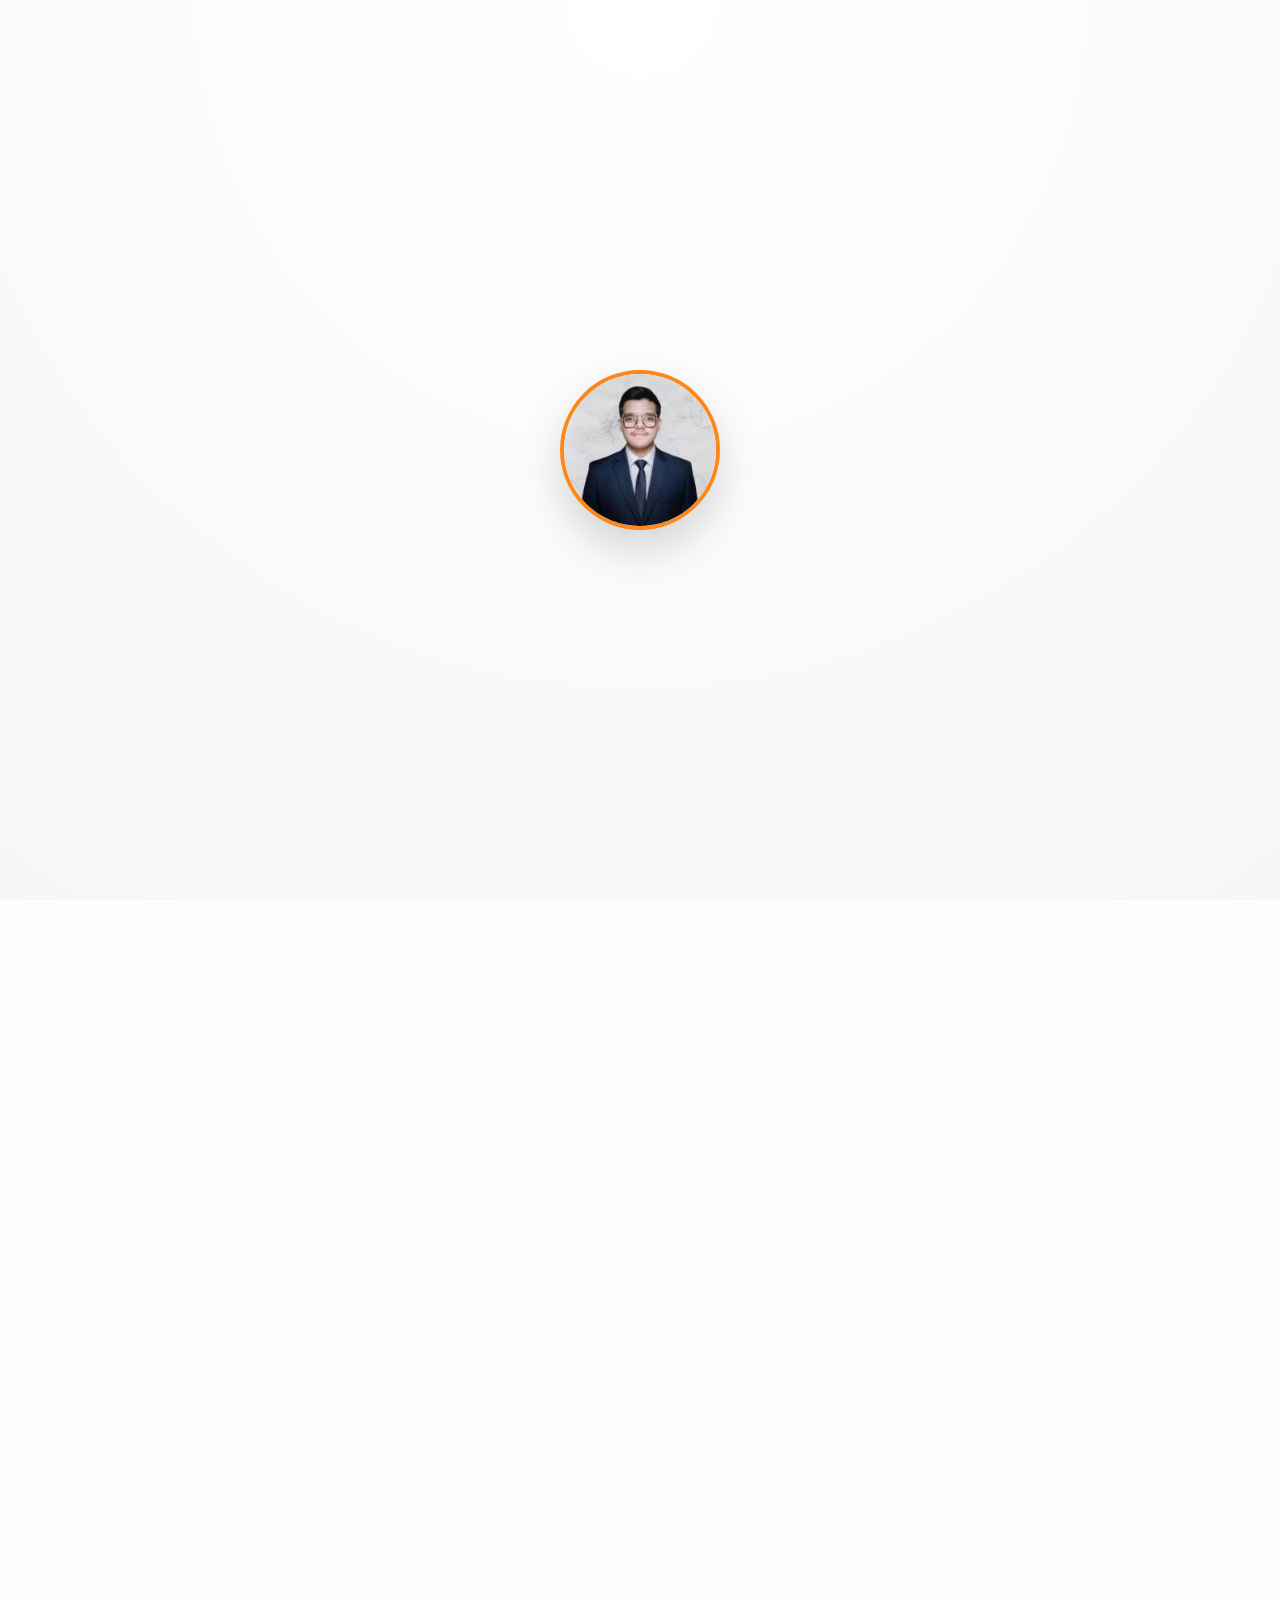
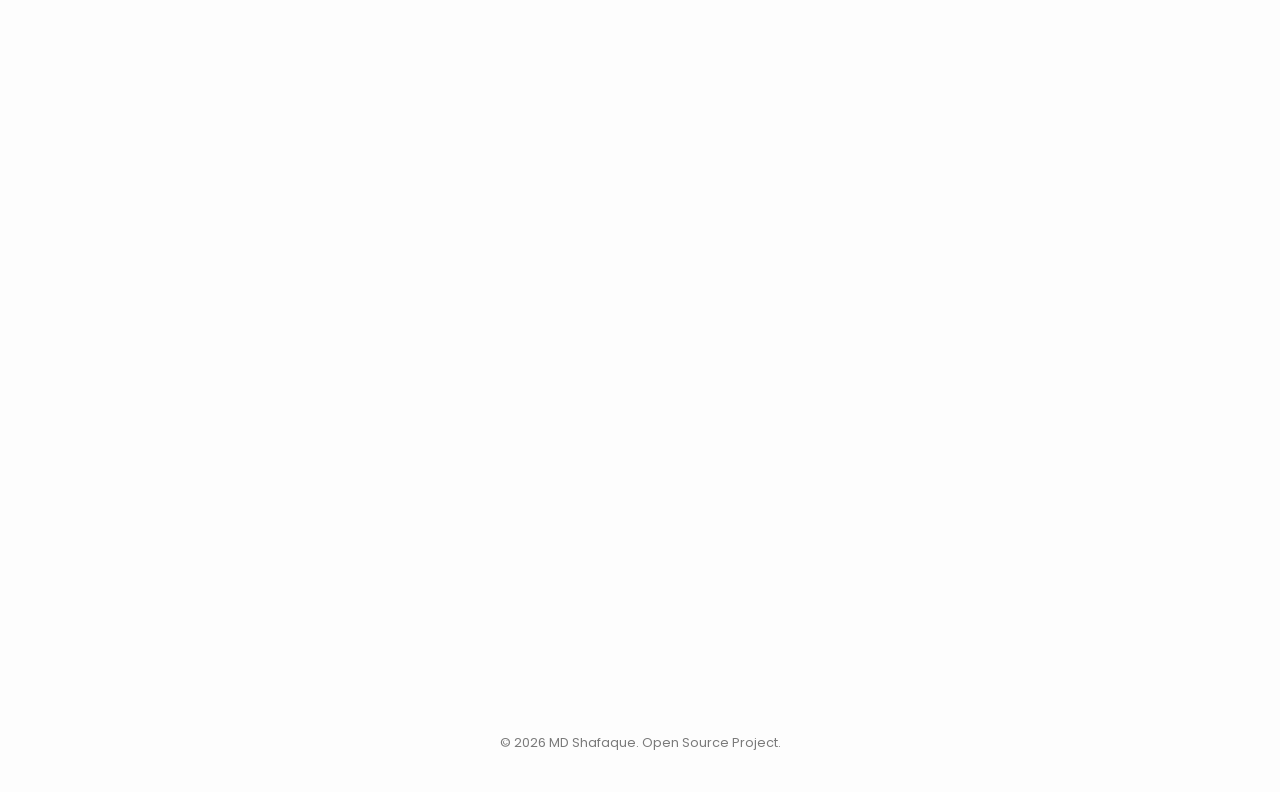
==== index.html @ ef6c6d7e "Update and rename MyWeb.html to index.html" ====
<!-- index.html -->
<!DOCTYPE html>
<html lang="en">

<head>
  <meta charset="UTF-8" />
  <title>MD Shafaque | Portfolio</title>
  <meta name="viewport" content="width=device-width, initial-scale=1.0" />
  <!-- Google Font -->
  <link rel="preconnect" href="https://fonts.googleapis.com" />
  <link rel="preconnect" href="https://fonts.gstatic.com" crossorigin />
  <link href="https://fonts.googleapis.com/css2?family=Poppins:wght@300;400;500;600;700&display=swap"
    rel="stylesheet" />
  <!-- Font Awesome -->
  <link rel="stylesheet" href="https://cdnjs.cloudflare.com/ajax/libs/font-awesome/6.5.1/css/all.min.css"
    integrity="sha512-RXf+QSDCUQs6f2b9Yk4dTKXGplP2XGn5F7gJg1VE3Dk5CqZz+5QyZjTz6LwYpZ40p+qfU3jd+0e3E1rY8n6w2g=="
    crossorigin="anonymous" referrerpolicy="no-referrer" />

  <link rel="stylesheet" href="style.css" />
  <link href="https://fonts.googleapis.com/css2?family=Great+Vibes&display=swap" rel="stylesheet">
  <style>
    #page-loader {
      position: fixed;
      inset: 0;
      background: #0d0d0d;
      display: flex;
      align-items: center;
      justify-content: center;
      z-index: 9999;
      transition: opacity 0.6s ease, visibility 0.6s;
    }

    #page-loader.hidden {
      opacity: 0;
      visibility: hidden;
    }

    .logo {
      font-size: 3rem;
      color: #ff7a18;
      font-weight: 700;
      animation: pulse 1.2s infinite ease-in-out;
    }

    @keyframes pulse {
      0% {
        transform: scale(1);
        opacity: 0.6;
      }

      50% {
        transform: scale(1.15);
        opacity: 1;
      }

      100% {
        transform: scale(1);
        opacity: 0.6;
      }
    }
  </style>

</head>

<body>
  <div id="page-loader">
    <div class="logo">MD</div>
  </div>

  <div class="pink-bg"></div>

  <!-- Center Loading Circle (initial) -->
  <div id="logoCircle" class="logo-circle">
    <!-- Replace src with your real image path -->
    <img
      src="[data-uri]"
      alt="MD Shafaque" />
  </div>

  <!-- Final Top-Left Corner Logo (after animation) -->
  <div id="cornerLogo" class="corner-logo">
    <img
      src="[data-uri]" />

    <!-- SOCIAL DROPDOWN -->
    <div class="logo-dropdown">
      <a href="https://linkedin.com/in/yourid" target="_blank"><i class="fab fa-linkedin"></i></a>
      <a href="https://github.com/yourid" target="_blank"><i class="fab fa-github"></i></a>
      <a href="https://instagram.com/yourid" target="_blank"><i class="fab fa-instagram"></i></a>
      <a href="https://twitter.com/yourid" target="_blank"><i class="fab fa-x-twitter"></i></a>
      <a href="https://youtube.com/@yourid" target="_blank"><i class="fab fa-youtube"></i></a>
    </div>
  </div>


  <!-- Toast Notification -->
  <div id="toast" class="toast"></div>

  <!-- Page Wrapper (hidden until animation ends) -->
  <div class="page-wrapper">
    <!-- Top Navbar -->
    <header class="navbar">
      <nav class="nav-inner">
        <div class="brand-text">
          <span class="name great-vibes">MD Shafaque</span>

          <span class="tagline">Python Developer • AI & ML Enthusiast • AI & ML Blogger</span>
        </div>
        <ul class="nav-links">
          <li><a href="#home">Home</a></li>
          <li><a href="#about">About</a></li>
          <li><a href="#skills">Skills</a></li>
          <li><a href="#projects">Projects</a></li>
          <li><a href="#contact">Contact</a></li>

          <!-- ⭐ Glowing AeZed Button -->
          <li>
            <a href="blogsy.html" target="_blank" class="aezed-button">
              ⭐ Visit MD's Space
            </a>
          </li>
        </ul>

        <button class="nav-toggle" id="navToggle" aria-label="Toggle navigation">
          <i class="fas fa-bars"></i>
        </button>
        <button id="themeToggle" class="theme-toggle" aria-label="Toggle theme">
          <i class="fas fa-moon"></i>
        </button>
      </nav>
    </header>

    <!-- Main Content -->
    <main>
      <!-- Hero Section -->
      <section id="home" class="section hero parallax" data-speed="3">
        <div class="hero-content reveal">
          <h1>Hey, I’m <span class="accent">MD Shafaque</span> 👋</h1>
          <p>
            3rd Year Undergrad at NIT Calicut, aspiring Python developer with a keen
            interest in AI, Machine Learning and powerful, clean software.
          </p>
          <div class="hero-actions">
            <a href="#projects" class="btn primary">View My Projects</a>
            <a href="#contact" class="btn ghost">Contact Me</a>
          </div>
        </div>
        <div class="hero-right">
          <!-- Your Hero Image -->
          <div class="hero-image parallax" data-speed="5">
            <img
              src="https://media.licdn.com/dms/image/v2/D5603AQEI_tdQYmIQgw/profile-displayphoto-scale_200_200/B56Zsjop.rJUAY-/0/1765829419761?e=1767830400&v=beta&t=oqzMSizMb8iFNmYgO44PgHr27s0BM0Lt06OywGnK7eY"
              alt="MD Shafaque" />
          </div>

          <!-- Existing Orbit Animation -->
          <div class="hero-orbit parallax" data-speed="2">
            <div class="orbit orbit-1"></div>
            <div class="orbit orbit-2"></div>
            <div class="orbit orbit-3"></div>
          </div>
        </div>

      </section>

      <!-- About Section -->
      <section id="about" class="section reveal">
        <div class="section-header">
          <h2>About <span class="accent">Me</span></h2>
          <p>A quick snapshot of who I am and what I do.</p>
        </div>
        <div class="about-slider">
          <div class="about-track">

            <div class="card">
              <h3>Education</h3>
              <p>
                Undergraduate student at <strong>NIT Calicut</strong>, Civil Engineering,
                exploring the intersection of engineering, AI and software craftsmanship.
              </p>
            </div>
            <div class="card">
              <h3>Interests</h3>
              <p>
                Python, Machine Learning, Deep Learning, Computer Vision, Data Analytics,
                Web Apps, and smart automation projects.
              </p>
            </div>
            <div class="card">
              <h3>Clubs & Activities</h3>
              <p>
                Active member of coding and technical communities, continuously building
                real-world projects and sharpening problem-solving skills.
              </p>
            </div>
            <div class="card">
              <h3>Goals</h3>
              <p>
                To build impactful AI-driven products, contribute to open source, and push
                myself towards world-class developer standards.
              </p>
            </div>
            <div class="card">
              <h3>Education</h3>
              <p>
                Undergraduate student at <strong>NIT Calicut</strong>, Civil Engineering,
                exploring the intersection of engineering, AI and software craftsmanship.
              </p>
            </div>
            <div class="card">
              <h3>Interests</h3>
              <p>
                Python, Machine Learning, Deep Learning, Computer Vision, Data Analytics,
                Web Apps, and smart automation projects.
              </p>
            </div>
            <div class="card">
              <h3>Clubs & Activities</h3>
              <p>
                Active member of coding and technical communities, continuously building
                real-world projects and sharpening problem-solving skills.
              </p>
            </div>
            <div class="card">
              <h3>Goals</h3>
              <p>
                To build impactful AI-driven products, contribute to open source, and push
                myself towards world-class developer standards.
              </p>
            </div>
          </div>
      </section>

      <!-- Skills Section -->
      <section id="skills" class="section reveal">
        <div class="section-header">
          <h2>My <span class="accent">Skills</span></h2>
          <p>Technologies and tools I love working with.</p>
        </div>
        <div class="skills-wrapper">
          <div class="skills-group">
            <h3>Programming</h3>
            <div class="skill-tags">
              <span class="tag">Python</span>
              <span class="tag">C/C++</span>
              <span class="tag">MATLAB</span>
            </div>
          </div>
          <div class="skills-group">
            <h3>Libraries & Frameworks</h3>
            <div class="skill-tags">
              <span class="tag">NumPy</span>
              <span class="tag">Pandas</span>
              <span class="tag">Matplotlib</span>
              <span class="tag">Seaborn</span>
              <span class="tag">scikit-learn</span>
              <span class="tag">Tensorflow</span>
              <span class="tag">PyTorch</span>
              <span class="tag">OpenCV</span>
              <span class="tag">StatsModels</span>
              <span class="tag">SciPy</span>
            </div>
          </div>
          <div class="skills-group">
            <h3>Tools & Platforms</h3>
            <div class="skill-tags">
              <span class="tag">Git & GitHub</span>
              <span class="tag">VS Code</span>
              <span class="tag">Jupyter</span>
              <span class="tag">MS Office</span>
              <span class="tag">Google Sites</span>
              <span class="tag">Canva</span>
              <span class="tag">AutoCAD</span>
              <span class="tag">Linux</span>
              <span class="tag">Ansys</span>
            </div>
          </div>
        </div>
      </section>

      <!-- Projects Section -->
      <section id="projects" class="section reveal">
        <div class="section-header">
          <h2>Featured <span class="accent">Projects</span></h2>
          <p>My deployed project works.</p>
        </div>
        <div class="grid project-grid">
          <!-- Repeatable project card -->
          <article class="project-card parallax" data-speed="2">
            <div class="project-header">
              <h3>AI-Based Vehicle Trajectory Data Extraction</h3>
              <span class="project-badge">Deep Learning</span>
            </div>
            <p>
              Extracts Vehicle Trajectory Data from
              Drone footage
            </p>
            <div class="project-tags">
              <span>Python</span><span>YOLO</span>
            </div>
            <div class="project-links">
              <a href="comingsoon.html" class="btn small">Live Demo</a>
              <a href="comingsoon.html" class="btn small ghost">GitHub</a>
            </div>
          </article>

          <article class="project-card parallax" data-speed="3">
            <div class="project-header">
              <h3>QnA AI Chatbot</h3>
              <span class="project-badge">NLP</span>
            </div>
            <p>
              Assists students & members with course queries, navigation, and basic
              info using natural language.
            </p>
            <div class="project-tags">
              <span>Python</span><span>NLTK</span><span>Streamlit</span>
            </div>
            <div class="project-links">
              <a href="comingsoon.html" class="btn small">Live Demo</a>
              <a href="comingsoon.html" class="btn small ghost">GitHub</a>
            </div>
          </article>

          <article class="project-card parallax" data-speed="4">
            <div class="project-header">
              <h3>Portfolio Website</h3>
              <span class="project-badge">Frontend</span>
            </div>
            <p>
              This very website – a smooth, animated, white & orange portfolio with
              dynamic interactions.
            </p>
            <div class="project-tags">
              <span>HTML</span><span>CSS</span><span>JavaScript</span>
            </div>
            <div class="project-links">
              <a href="comingsoon.html" class="btn small">Live Demo</a>
              <a href="comingsoon.html" class="btn small ghost">GitHub</a>
            </div>
          </article>
          <article class="project-card parallax" data-speed="4">
            <div class="project-header">
              <h3>AI-Based Traffic Density Estimation</h3>
              <span class="project-badge">Computer Vision</span>
            </div>
            <p>
              Uses Computer Vision to automate traffic density estimation.

              Contributor: Muhammed Sajan S, Shanid AK & Amal Jazim
              [Group Project]
            </p>
            <div class="project-tags">
              <span>OpenCV</span><span>Python</span><span>YOLO</span>
            </div>
            <div class="project-links">
              <a href="comingsoon.html" class="btn small">Live Demo</a>
              <a href="comingsoon.html" class="btn small ghost">GitHub</a>
            </div>
          </article>

          <article class="project-card parallax" data-speed="2">
            <div class="project-header">
              <h3>Research - A Hybrid Explainable Decision Framework for Two-wheeler EV Adoption in India</h3>
              <span class="project-badge">Data Science</span>
            </div>
            <p>
              Research Project under Dr Nishant MP, CED, NITC
            </p>
            <div class="project-tags">
              <span>Python</span><span>Machine Learning</span><span>Streamlit</span>
            </div>
            <div class="project-links">
              <a href="comingsoon.html" class="btn small">Live Demo</a>
              <a href="comingsoon.html" class="btn small ghost">GitHub</a>
            </div>
          </article>

          <article class="project-card parallax" data-speed="3">
            <div class="project-header">
              <h3>Air Quality Prediction Using LSTM Networks: A Deep Learning Approach</h3>
              <span class="project-badge">Time Series</span>
            </div>
            <p>
              Utilizes EPA Dataset of Air Pollutant Concentration Time-Series dataset.
              Course Project under Dr Shihabudheen KV, Minor, AI & ML
            </p>
            <div class="project-tags">
              <span>Python</span><span>LSTM(Deep Learning)</span><span>Flask</span>
            </div>
            <div class="project-links">
              <a href="comingsoon.html" class="btn small">Live Demo</a>
              <a href="comingsoon.html" class="btn small ghost">GitHub</a>
            </div>
          </article>

        </div>
      </section>
      <section class="section reveal" id="blogs">
        <div class="section-header">
          <h2>Explore My <span class="accent">Blogs</span></h2>
          <p>Dive into AI, ML, DL, Python & more</p>
        </div>

        <div class="blog-auto-wrapper">
          <div class="blog-auto-track" id="blogTrack">

            <a href="Project-01 Mini-Transformer.html" class="card-link">
              <div class="blog-card">
                <h3>Transformers</h3>
                <p>Self-attention, multi-head mechanisms, positional encodings, and scaling laws.</p>
              </div>
            </a>

            <a href="comingsoon.html" class="card-link">
              <div class="blog-card">
                <h3>LangChain</h3>
                <p>Chains, agents, memory, tools, and building LLM-powered workflows.</p>
              </div>
            </a>

            <a href="comingsoon.html" class="card-link">
              <div class="blog-card">
                <h3>LangGraph</h3>
                <p>Graph-based agent execution with state, control flow, and recursion.</p>
              </div>
            </a>

            <a href="comingsoon.html" class="card-link">
              <div class="blog-card">
                <h3>CNNs</h3>
                <p>Feature extraction, convolution math, pooling, and vision pipelines.</p>
              </div>
            </a>

            <a href="comingsoon.html" class="card-link">
              <div class="blog-card">
                <h3>RNNs</h3>
                <p>Sequence modeling, vanishing gradients, and temporal memory.</p>
              </div>
            </a>

            <a href="comingsoon.html" class="card-link">
              <div class="blog-card">
                <h3>LSTMs</h3>
                <p>Gates, long-term dependencies, and sequence stability.</p>
              </div>
            </a>

            <a href="comingsoon.html" class="card-link">
              <div class="blog-card">
                <h3>RAG</h3>
                <p>Retrieval-Augmented Generation: Bridging LLMs with external data sources.</p>
              </div>
            </a>

            <a href="comingsoon.html" class="card-link">
              <div class="blog-card">
                <h3>LoRA</h3>
                <p>Low-Rank Adaptation: Efficient fine-tuning of massive models.</p>
              </div>
            </a>

            <a href="comingsoon.html" class="card-link">
              <div class="blog-card">
                <h3>Multimodal AI</h3>
                <p>Models processing text, images, and audio in a unified space.</p>
              </div>
            </a>

            <a href="comingsoon.html" class="card-link">
              <div class="blog-card">
                <h3>AI Agents</h3>
                <p>Autonomous systems capable of multi-step task execution.</p>
              </div>
            </a>

            <a href="comingsoon.html" class="card-link">
              <div class="blog-card">
                <h3>ViT</h3>
                <p>Vision Transformers: Transformer architecture for computer vision.</p>
              </div>
            </a>

            <a href="comingsoon.html" class="card-link">
              <div class="blog-card">
                <h3>Diffusion</h3>
                <p>The math behind modern generative image models.</p>
              </div>
            </a>

            <a href="comingsoon.html" class="card-link">
              <div class="blog-card">
                <h3>GNNs</h3>
                <p>Graph Neural Networks for complex relational data.</p>
              </div>
            </a>

            <a href="comingsoon.html" class="card-link">
              <div class="blog-card">
                <h3>CLIP</h3>
                <p>Contrastive Language-Image Pre-training by OpenAI.</p>
              </div>
            </a>

            <a href="comingsoon.html" class="card-link">
              <div class="blog-card">
                <h3>Prompt Eng.</h3>
                <p>Optimizing inputs to elicit desired AI behaviors.</p>
              </div>
            </a>

            <a href="comingsoon.html" class="card-link">
              <div class="blog-card">
                <h3>Chain of Thought</h3>
                <p>Step-by-step reasoning for complex LLM problem solving.</p>
              </div>
            </a>

            <a href="comingsoon.html" class="card-link">
              <div class="blog-card">
                <h3>Vector DBs</h3>
                <p>Efficient similarity search for high-dimensional embeddings.</p>
              </div>
            </a>

            <a href="comingsoon.html" class="card-link">
              <div class="blog-card">
                <h3>Quantization</h3>
                <p>Compressing models for edge device deployment.</p>
              </div>
            </a>

            <a href="comingsoon.html" class="card-link">
              <div class="blog-card">
                <h3>RLHF</h3>
                <p>Reinforcement Learning from Human Feedback for alignment.</p>
              </div>
            </a>

            <a href="comingsoon.html" class="card-link">
              <div class="blog-card">
                <h3>Fed. Learning</h3>
                <p>Distributed training with local data privacy.</p>
              </div>
            </a>

            <a href="comingsoon.html" class="card-link">
              <div class="blog-card">
                <h3>XAI</h3>
                <p>Explainable AI: Making black-box models transparent.</p>
              </div>
            </a>

            <a href="comingsoon.html" class="card-link">
              <div class="blog-card">
                <h3>Active Learning</h3>
                <p>Intelligent data labeling strategies for efficiency.</p>
              </div>
            </a>

            <a href="comingsoon.html" class="card-link">
              <div class="blog-card">
                <h3>Stable Diffusion</h3>
                <p>Latent diffusion models for text-to-image generation.</p>
              </div>
            </a>

            <a href="comingsoon.html" class="card-link">
              <div class="blog-card">
                <h3>NAS</h3>
                <p>Neural Architecture Search: Auto-designing DNNs.</p>
              </div>
            </a>

            <a href="comingsoon.html" class="card-link">
              <div class="blog-card">
                <h3>Cross-lingual</h3>
                <p>NLP models that bridge multiple languages fluently.</p>
              </div>
            </a>

            <a href="comingsoon.html" class="card-link">
              <div class="blog-card">
                <h3>MLOps</h3>
                <p>Streamlining the machine learning lifecycle at scale.</p>
              </div>
            </a>

          </div>
        </div>
      </section>

      <!-- Testimonials Slider -->
      <section class="section reveal" id="testimonials">
        <div class="section-header">
          <h2>What <span class="accent">People Say</span></h2>
          <p>Some words from people who interacted with my projects.</p>
        </div>

        <div class="testimonial-slider">
          <div class="testimonial-track">

            <div class="testimonial-card">
              <p>“Your ML explanations are clearer than any blog I’ve read!”</p>
              <span class="name">— Aarav Mishra</span>
            </div>

            <div class="testimonial-card">
              <p>“Loved your AI chatbot project. Super smooth and human-like responses!”</p>
              <span class="name">— Priya Nair</span>
            </div>

            <div class="testimonial-card">
              <p>“Your coding style is clean, structured and professional. Really impressive.”</p>
              <span class="name">— Keshav Reddy</span>
            </div>

            <div class="testimonial-card">
              <p>“Your portfolio UI is insane! Better than most software engineers.”</p>
              <span class="name">— Sara Fernandes</span>
            </div>

            <div class="testimonial-card">
              <p>“That price analyzer project — brilliant idea and great execution!”</p>
              <span class="name">— Imran Sheikh</span>
            </div>

            <!-- Duplicate set for seamless infinite loop -->
            <div class="testimonial-card">
              <p>“Your ML explanations are clearer than any blog I’ve read!”</p>
              <span class="name">— Naumaan Saifi</span>
            </div>

            <div class="testimonial-card">
              <p>“Loved your AI chatbot project. Super smooth and human-like responses!”</p>
              <span class="name">— Priya Nair</span>
            </div>

            <div class="testimonial-card">
              <p>“Your coding style is clean, structured and professional. Really impressive.”</p>
              <span class="name">— Keshav Reddy</span>
            </div>

            <div class="testimonial-card">
              <p>“Your portfolio UI is insane! Better than most software engineers.”</p>
              <span class="name">— MD Shish Sheikh</span>
            </div>

            <div class="testimonial-card">
              <p>“That price analyzer project — brilliant idea and great execution!”</p>
              <span class="name">— Imran Sheikh</span>
            </div>
            <div class="testimonial-card">
              <p>“Your ML explanations are clearer than any blog I’ve read!”</p>
              <span class="name">— Aarav Mishra</span>
            </div>

            <div class="testimonial-card">
              <p>“Loved your AI chatbot project. Super smooth and human-like responses!”</p>
              <span class="name">— Priya Nair</span>
            </div>

            <div class="testimonial-card">
              <p>“Your coding style is clean, structured and professional. Really impressive.”</p>
              <span class="name">— Keshav Reddy</span>
            </div>

            <div class="testimonial-card">
              <p>“Your portfolio UI is insane! Better than most software engineers.”</p>
              <span class="name">— Sara Fernandes</span>
            </div>

            <div class="testimonial-card">
              <p>“That price analyzer project — brilliant idea and great execution!”</p>
              <span class="name">— Imran Sheikh</span>
            </div>

            <!-- Duplicate set for seamless infinite loop -->
            <div class="testimonial-card">
              <p>“Your ML explanations are clearer than any blog I’ve read!”</p>
              <span class="name">— Naumaan Saifi</span>
            </div>

            <div class="testimonial-card">
              <p>“Loved your AI chatbot project. Super smooth and human-like responses!”</p>
              <span class="name">— Priya Nair</span>
            </div>

            <div class="testimonial-card">
              <p>“Your coding style is clean, structured and professional. Really impressive.”</p>
              <span class="name">— Keshav Reddy</span>
            </div>

            <div class="testimonial-card">
              <p>“Your portfolio UI is insane! Better than most software engineers.”</p>
              <span class="name">— MD Shish Sheikh</span>
            </div>

            <div class="testimonial-card">
              <p>“That price analyzer project — brilliant idea and great execution!”</p>
              <span class="name">— Imran Sheikh</span>
            </div>

          </div>
        </div>
      </section>

      <!-- Contact Section -->
      <section id="contact" class="section reveal">
        <div class="section-header">
          <h2>Get in <span class="accent">Touch</span></h2>
          <p>Have a project, opportunity, or idea? Let’s talk.</p>
        </div>
        <div class="contact-wrapper">
          <form id="contactForm" class="contact-form">
            <div class="field">
              <label for="name">Name</label>
              <input id="name" name="name" type="text" required />
            </div>
            <div class="field">
              <label for="email">Email</label>
              <input id="email" name="email" type="email" required />
            </div>
            <div class="field">
              <label for="message">Message</label>
              <textarea id="message" name="message" rows="4" required></textarea>
            </div>
            <button type="submit" class="btn primary full">
              Send Message
            </button>
          </form>

          <div class="contact-info">
            <p>
              Prefer email? Reach me at:<br />
              <a href="mailto:mdshafaque56@gmail.com" class="accent-link">
                <i class="fa-solid fa-envelope"></i> mdshafaque56@example.com
              </a>
            </p>

            <p>Or connect with me here:</p>

            <div class="contact-links">
              <a href="https://www.linkedin.com/in/md-shafaque-37973b280/?originalSubdomain=in"
                target="_blank">LinkedIn</a>
              <a href="https://github.com/mdshafaque56" target="_blank">GitHub</a>
              <a href="https://www.instagram.com/smilingsword_56/" target="_blank">Instagram</a>
            </div>

          </div>

        </div>

  </div>
  </section>
  </main>

  <!-- Footer -->
  <footer class="footer">
    <p>© <span id="year"></span> MD Shafaque. Open Source Project.</p>




  </footer>


  <!-- Back to Top Button -->
  <button id="backToTop" class="back-to-top" aria-label="Back to top">
    <i class="fas fa-arrow-up"></i>
  </button>
  </div>
  <script src="https://cdn.jsdelivr.net/npm/emailjs-com@3/dist/email.min.js"></script>
  <script>
    (function () {
      emailjs.init("bttg6o-fFGRjOF5azyh");
    })();
  </script>
  <!-- <script>
    window.addEventListener("load", () => {
      document.getElementById("page-loader").classList.add("hidden");
    });
  </script> -->
  <script>
    window.addEventListener("load", () => {
      const loader = document.getElementById("page-loader");

      // Force loader visibility for minimum time
      setTimeout(() => {
        loader.classList.add("hidden");
      }, 6000); // 👈 try 600–1200 ms
    });
  </script>

  <script src="script.js"></script>
</body>

</html>
---- style.css ----
/* style.css */

/* Root Variables */
:root {
  --bg: #fdfdfd;
  --bg-deep: #f7f7f7;
  --accent: #ff7a00;
  --accent-soft: rgba(255, 122, 0, 0.12);
  --text: #121212;
  --muted: #7a7a7a;
  --card: #ffffff;
  --shadow-soft: 0 12px 30px rgba(0, 0, 0, 0.06);
  --radius-lg: 18px;
  --radius-pill: 999px;
  --transition-fast: 0.2s ease-out;
  --transition-med: 0.35s ease-out;
}

/* Dark Mode Toggle */
/* Dark Mode Variables */
[data-theme="dark"] {
  --bg: #000000;
  --bg-deep: #171717;
  --card: #1a1a1a;
  --text: #ffffff;
  --muted: #c7c7c7;
  --accent-soft: rgba(255, 122, 0, 0.22);
  --shadow-soft: 0 12px 30px rgba(0, 0, 0, 0.6);
}

/* Extra styling for dark mode components */
[data-theme="dark"] body {
  background-color: var(--bg);
  color: var(--text);
}

[data-theme="dark"] .navbar {
  background: rgba(20, 20, 20, 0.85);
  border-bottom-color: rgba(255, 255, 255, 0.06);
}
[data-theme="dark"] .theme-toggle {
  background: rgba(0, 0, 0, 0.1);
  color: #fff;
}

[data-theme="dark"] .card,
[data-theme="dark"] .project-card,
[data-theme="dark"] .contact-form {
  background: var(--card);
  border-color: rgba(255, 255, 255, 0.06);
}

[data-theme="dark"] .nav-links a {
  color: var(--muted);
}

[data-theme="dark"] .nav-links a:hover {
  color: var(--text);
  background: var(--accent-soft);
}

[data-theme="dark"] .hero {
  color: var(--text);
}





/* Global Reset */

*,
*::before,
*::after {
  box-sizing: border-box;
  margin: 0;
  padding: 0;
}

html {
  scroll-behavior: smooth;
}

body {
  font-family: 'Poppins', system-ui, -apple-system, BlinkMacSystemFont, 'Segoe UI',
    sans-serif;
  background-color: var(--bg);
  color: var(--text);
  min-height: 100vh;
  overflow-x: hidden;
}

/* Center Logo (initial loading state) */
.logo-circle {
  position: fixed;
  inset: 0;
  display: flex;
  align-items: center;
  justify-content: center;
  z-index: 9999;
  background: radial-gradient(circle at top, #ffffff, #f6f6f6);
}

.logo-circle img {
  width: 160px;
  height: 160px;
  border-radius: 50%;
  object-fit: cover;
  box-shadow: 0 20px 40px rgba(0, 0, 0, 0.15);
  border: 4px solid rgba(255, 122, 0, 0.9);
  animation: float 2.4s ease-in-out infinite;
}

/* Final Corner Logo */
.corner-logo {
  position: fixed;
  top: 18px;
  left: 20px;
  z-index: 1000;
  opacity: 0; /* shown after animation */
  pointer-events: none;
}

.corner-logo img {
  width: 60px;
  height: 60px;
  border-radius: 50%;
  object-fit: cover;
  border: 3px solid rgba(255, 122, 0, 0.9);
  box-shadow: 0 8px 20px rgba(0, 0, 0, 0.12);
}

/* Page Wrapper (hidden until animation finishes) */
.page-wrapper {
  opacity: 0;
  transition: opacity 0.8s ease-out;
}

.page-wrapper.visible {
  opacity: 1;
}

/* Navbar */
.navbar {
  position: sticky;
  top: 0;
  z-index: 900;
  background: rgba(253, 253, 253, 0.9);
  backdrop-filter: blur(16px);
  border-bottom: 1px solid rgba(0, 0, 0, 0.03);
}

.nav-inner {
  max-width: 1120px;
  margin: 0 auto;
  padding: 14px 20px 14px 96px; /* leave space for corner logo */
  display: flex;
  align-items: center;
  justify-content: space-between;
  gap: 24px;
}

.brand-text {
  display: flex;
  flex-direction: column;
  gap: 2px;
}

.brand-text .name {
  font-weight: 600;
  font-size: 1.1rem;
}

.brand-text .tagline {
  font-size: 0.75rem;
  color: var(--muted);
}

.nav-links {
  list-style: none;
  display: flex;
  align-items: center;
  gap: 18px;
}

.nav-links a {
  text-decoration: none;
  font-size: 0.9rem;
  color: var(--muted);
  padding: 6px 10px;
  border-radius: 999px;
  position: relative;
  transition: background-color var(--transition-fast),
    color var(--transition-fast), transform var(--transition-fast);
}

.nav-links a::after {
  content: '';
  position: absolute;
  left: 50%;
  bottom: 0;
  width: 0;
  height: 2px;
  border-radius: 999px;
  background: linear-gradient(90deg, #ff7a00, #ffb347);
  transition: width 0.22s ease-out, left 0.22s ease-out;
}

.nav-links a:hover {
  color: var(--text);
  background-color: var(--accent-soft);
  transform: translateY(-1px);
}

.nav-links a:hover::after {
  width: 70%;
  left: 15%;
}

.nav-toggle {
  display: none;
  background: none;
  border: none;
  font-size: 1.3rem;
  cursor: pointer;
  color: var(--text);
}
/* ---------- iOS STYLE THEME TOGGLE ---------- */
.theme-switch-wrapper {
  display: flex;
  align-items: center;
}

.theme-switch {
  position: relative;
  width: 55px;
  height: 28px;
  cursor: pointer;
  display: inline-block;
}

.theme-switch input {
  display: none;
}

.theme-switch .slider {
  position: absolute;
  inset: 0;
  background: #e4e4e4;
  border-radius: 30px;
  transition: background 0.3s ease;
  display: flex;
  align-items: center;
  justify-content: space-between;
  padding: 0 6px;
}

.theme-switch .slider::before {
  content: "";
  position: absolute;
  height: 22px;
  width: 22px;
  left: 3px;
  bottom: 3px;
  background: white;
  border-radius: 50%;
  transition: transform 0.28s ease;
  box-shadow: 0 3px 6px rgba(0,0,0,0.25);
}

.sun-icon, .moon-icon {
  font-size: 0.9rem;
  color: #ff7a00; /* orange sun */
  pointer-events: none;
  transition: opacity 0.25s ease;
}

.moon-icon {
  color: #ffffff; /* white moon */
}

/* When DARK MODE is active */
[data-theme="dark"] .theme-switch .slider {
  background: #333;
}

[data-theme="dark"] .theme-switch .slider::before {
  transform: translateX(27px);
  background: #ff7a00;
}

/* Icon visibility */
[data-theme="light"] .moon-icon { opacity: 0; }
[data-theme="light"] .sun-icon { opacity: 1; }

[data-theme="dark"] .moon-icon { opacity: 1; }
[data-theme="dark"] .sun-icon { opacity: 0; }


/* Sections */
.section {
  max-width: 1120px;
  margin: 0 auto;
  padding: 72px 20px;
}

.section-header {
  text-align: left;
  margin-bottom: 30px;
}

.section-header h2 {
  font-size: 1.8rem;
  margin-bottom: 6px;
}

.section-header p {
  color: var(--muted);
  font-size: 0.95rem;
}

.accent {
  color: var(--accent);
}

/* Hero */
.hero {
  position: relative;
  min-height: 78vh;
  display: flex;
  align-items: center;
  justify-content: space-between;
  gap: 40px;
}

.hero-content {
  max-width: 580px;
}

.hero-content h1 {
  font-size: clamp(2.2rem, 4vw, 2.8rem);
  line-height: 1.15;
  margin-bottom: 16px;
}

.hero-content p {
  color: var(--muted);
  font-size: 0.98rem;
  margin-bottom: 24px;
}

.hero-actions {
  display: flex;
  flex-wrap: wrap;
  gap: 14px;
}
/* Hero Right Image */
.hero-right {
  position: relative;
  flex: 1;
  display: flex;
  justify-content: center;
  align-items: center;
}

.hero-image {
  width: 340px;
  height: 420px;
  border-radius: 18px;
  overflow: hidden;
  position: relative;
  z-index: 5;
  transition: transform 0.45s ease, box-shadow 0.45s ease;
  box-shadow: 0 18px 38px rgba(0, 0, 0, 0.15);
}

.hero-image img {
  width: 100%;
  height: 100%;
  object-fit: cover;
}

/* Hover Lift */
.hero-image:hover {
  transform: translateY(-10px) scale(1.02);
  box-shadow: 0 28px 60px rgba(0, 0, 0, 0.22);
}

/* Mobile Responsive */
@media (max-width: 800px) {
  .hero-right {
    width: 100%;
    margin-top: 20px;
  }

  .hero-image {
    width: 270px;
    height: 340px;
  }
}

/* Great Vibes */
.great-vibes {
  font-family: 'Great Vibes', cursive !important;
  font-size: 1.6rem;
  margin-top: -4px;
}


/* Hero Orbits */
.hero-orbit {
  position: relative;
  flex: 1;
  min-height: 260px;
}

.orbit {
  position: absolute;
  border-radius: 50%;
  border: 1px dashed rgba(0, 0, 0, 0.06);
  box-shadow: 0 0 0 1px rgba(255, 255, 255, 0.6);
}

.orbit-1 {
  width: 220px;
  height: 220px;
  top: 30px;
  right: 40px;
  border-color: rgba(255, 122, 0, 0.25);
}

.orbit-2 {
  width: 320px;
  height: 320px;
  top: -20px;
  right: -10px;
  border-color: rgba(0, 0, 0, 0.05);
}

.orbit-3 {
  width: 120px;
  height: 120px;
  bottom: 0;
  right: 90px;
  border-color: rgba(255, 122, 0, 0.2);
}

/* Grid Utilities */
.grid {
  display: grid;
  gap: 20px;
}

.about-grid {
  grid-template-columns: repeat(auto-fit, minmax(220px, 1fr));
}

/* Cards */
.card,
.project-card {
  background-color: var(--card);
  border-radius: var(--radius-lg);
  box-shadow: var(--shadow-soft);
  padding: 18px 18px 20px;
  border: 1px solid rgba(0, 0, 0, 0.02);
  position: relative;
  overflow: hidden;
  transition: transform var(--transition-med), box-shadow var(--transition-med),
    border-color var(--transition-med);
}

.card::before,
.project-card::before {
  content: '';
  position: absolute;
  inset: -40%;
  background: radial-gradient(circle at top, rgba(255, 122, 0, 0.16), transparent);
  opacity: 0;
  transition: opacity var(--transition-med);
}

.card h3,
.project-card h3 {
  font-size: 1.05rem;
  margin-bottom: 6px;
}

.card p,
.project-card p {
  font-size: 0.9rem;
  color: var(--muted);
}

.card:hover,
.project-card:hover {
  transform: translateY(-6px);
  box-shadow: 0 16px 40px rgba(0, 0, 0, 0.09);
  border-color: rgba(255, 122, 0, 0.5);
}

.card:hover::before,
.project-card:hover::before {
  opacity: 1;
}

/* Skills */
.skills-wrapper {
  display: grid;
  grid-template-columns: repeat(auto-fit, minmax(260px, 1fr));
  gap: 22px;
}

.skills-group h3 {
  margin-bottom: 10px;
}

.skill-tags {
  display: flex;
  flex-wrap: wrap;
  gap: 8px;
}

.tag {
  font-size: 0.8rem;
  padding: 6px 10px;
  border-radius: var(--radius-pill);
  border: 1px solid rgba(0, 0, 0, 0.05);
  background: rgba(255, 122, 0, 0.05);
}

/* Projects */
.project-grid {
  grid-template-columns: repeat(auto-fit, minmax(260px, 1fr));
}

.project-header {
  display: flex;
  align-items: center;
  justify-content: space-between;
  margin-bottom: 8px;
}

.project-badge {
  font-size: 0.7rem;
  padding: 4px 9px;
  border-radius: 999px;
  background: rgba(255, 122, 0, 0.1);
  color: var(--accent);
}

.project-tags {
  display: flex;
  flex-wrap: wrap;
  gap: 6px;
  margin: 10px 0 14px;
}

.project-tags span {
  font-size: 0.75rem;
  padding: 4px 9px;
  border-radius: 999px;
  background: var(--bg-deep);
}

.project-links {
  display: flex;
  gap: 8px;
}

/* Contact */
.contact-wrapper {
  display: grid;
  grid-template-columns: minmax(0, 1.4fr) minmax(0, 1fr);
  gap: 30px;
  align-items: flex-start;
}

.contact-form {
  background: var(--card);
  padding: 20px 18px;
  border-radius: var(--radius-lg);
  box-shadow: var(--shadow-soft);
}

.field {
  margin-bottom: 14px;
  display: flex;
  flex-direction: column;
  gap: 4px;
}

.field label {
  font-size: 0.85rem;
}

.field input,
.field textarea {
  border-radius: 12px;
  border: 1px solid rgba(0, 0, 0, 0.08);
  padding: 9px 11px;
  font-family: inherit;
  font-size: 0.9rem;
  outline: none;
  transition: border-color var(--transition-fast),
    box-shadow var(--transition-fast), background-color var(--transition-fast);
  background-color: #fcfcfc;
}

.field input:focus,
.field textarea:focus {
  border-color: var(--accent);
  box-shadow: 0 0 0 1px rgba(255, 122, 0, 0.4);
  background-color: #ffffff;
}

.contact-info p {
  font-size: 0.9rem;
  color: var(--muted);
}

.contact-info .accent-link {
  color: var(--accent);
  text-decoration: none;
}

.contact-info .accent-link:hover {
  text-decoration: underline;
}

.contact-info .small {
  font-size: 0.8rem;
  margin-top: 10px;
}

/* Buttons */
.btn {
  display: inline-flex;
  align-items: center;
  justify-content: center;
  gap: 6px;
  padding: 9px 18px;
  border-radius: var(--radius-pill);
  font-size: 0.9rem;
  font-weight: 500;
  border: none;
  cursor: pointer;
  text-decoration: none;
  transition: transform var(--transition-med), box-shadow var(--transition-med),
    background-color var(--transition-med), color var(--transition-med);
}

.btn.primary {
  background: linear-gradient(120deg, #ff7a00, #ffb347);
  color: white;
  box-shadow: 0 12px 24px rgba(255, 122, 0, 0.45);
}

.btn.primary:hover {
  transform: translateY(-2px) scale(1.02);
  box-shadow: 0 16px 30px rgba(255, 122, 0, 0.6);
}

.btn.ghost {
  background: transparent;
  border: 1px solid rgba(0, 0, 0, 0.08);
  color: var(--text);
}

.btn.ghost:hover {
  background: rgba(255, 122, 0, 0.06);
  border-color: rgba(255, 122, 0, 0.7);
}

.btn.small {
  padding: 7px 13px;
  font-size: 0.8rem;
}

.btn.full {
  width: 100%;
}

/* Footer */
.footer {
  padding: 24px 20px 40px;
  text-align: center;
  font-size: 0.8rem;
  color: var(--muted);
}

/* Back to top */
.back-to-top {
  position: fixed;
  right: 20px;
  bottom: 22px;
  border-radius: 50%;
  width: 40px;
  height: 40px;
  border: none;
  background: rgba(255, 122, 0, 0.92);
  color: #ffffff;
  display: flex;
  align-items: center;
  justify-content: center;
  box-shadow: 0 12px 26px rgba(255, 122, 0, 0.6);
  cursor: pointer;
  opacity: 0;
  pointer-events: none;
  transform: translateY(10px);
  transition: opacity var(--transition-med), transform var(--transition-med);
  z-index: 800;
}

.back-to-top.visible {
  opacity: 1;
  pointer-events: auto;
  transform: translateY(0);
}

/* Toast */
.toast {
  position: fixed;
  left: 50%;
  bottom: 32px;
  transform: translateX(-50%) translateY(20px);
  background: #121212;
  color: #ffffff;
  padding: 10px 18px;
  border-radius: 999px;
  font-size: 0.85rem;
  opacity: 0;
  pointer-events: none;
  transition: opacity 0.35s ease, transform 0.35s ease;
  z-index: 9000;
}

.toast.show {
  opacity: 1;
  transform: translateX(-50%) translateY(0);
}

/* Scroll Reveal */
.reveal {
  opacity: 0;
  transform: translateY(26px);
  transition: opacity 0.7s ease-out, transform 0.7s ease-out;
}

.reveal.visible {
  opacity: 1;
  transform: translateY(0);
}

/* Animations */
@keyframes float {
  0% {
    transform: translateY(0);
  }
  50% {
    transform: translateY(-14px);
  }
  100% {
    transform: translateY(0);
  }
}

/* Responsive */
@media (max-width: 800px) {
  .nav-inner {
    padding: 14px 16px 14px 86px;
  }

  .nav-links {
    position: absolute;
    inset: 58px 16px auto 86px;
    padding: 12px 14px;
    border-radius: 14px;
    background: var(--card);
    box-shadow: var(--shadow-soft);
    flex-direction: column;
    align-items: flex-start;
    gap: 10px;
    transform: translateY(-16px);
    opacity: 0;
    pointer-events: none;
    transition: opacity 0.25s ease, transform 0.25s ease;
  }

  .nav-links.open {
    opacity: 1;
    pointer-events: auto;
    transform: translateY(0);
  }

  .nav-toggle {
    display: block;
  }

  .hero {
    flex-direction: column;
    align-items: flex-start;
  }

  .hero-orbit {
    width: 100%;
  }

  .contact-wrapper {
    grid-template-columns: 1fr;
  }
}

@media (max-width: 520px) {
  .nav-inner {
    padding-left: 80px;
  }

  .corner-logo img {
    width: 52px;
    height: 52px;
  }

  .hero {
    min-height: 70vh;
  }

  .section {
    padding: 58px 18px;
  }
}
/* Dark Mode Toggle */
.theme-toggle {
  background: rgba(0, 0, 0, 0.06);
  border: none;
  font-size: 1.25rem;
  cursor: pointer;
  padding: 6px 10px;
  border-radius: 12px;
  color: var(--text);
  transition: background 0.25s ease, color 0.25s ease, transform 0.25s ease;
}

.theme-toggle:hover {
  transform: scale(1.12);
  background: var(--accent-soft);
}


.theme-toggle:hover {
  transform: scale(1.15);
  color: var(--accent);
}
/* ABOUT SECTION SLIDER */
.about-slider {
  width: 100%;
  overflow: hidden;
  position: relative;
  margin-top: 20px;
}

.about-track {
  display: flex;
  gap: 20px;
  width: max-content;
  animation: slideAbout 18s linear infinite;
}

.about-track:hover {
  animation-play-state: paused;
}

/* Adjust card size inside slider */
.about-track .card {
  min-width: 260px;
  flex: 0 0 auto;
}

/* Sliding animation */
@keyframes slideAbout {
  0% {
    transform: translateX(0);
  }
  100% {
    transform: translateX(-50%);
  }
}
.card:hover {
  transform: translateY(-6px) scale(1.03);
  box-shadow: 0 18px 45px rgba(255, 122, 0, 0.35);
}
.about-track .card {
  min-width: 260px;
  max-width: 260px;
  height: 160px;
  flex: 0 0 auto;
  display: flex;
  flex-direction: column;
  justify-content: space-between;
}
.about-track .card {
  background: var(--card);
  border-radius: 18px;
  padding: 20px;
  box-shadow: 0 15px 35px rgba(0,0,0,0.10);
  border: 1px solid rgba(255,122,0,0.18);
}
.about-track .card p {
  white-space: normal !important;
  line-height: 1.4;
  font-size: 0.85rem;
}
.about-slider {
  padding: 10px 0;
}
/* ABOUT SLIDE FIX */
.about-slider {
  width: 100%;
  overflow: hidden;
  position: relative;
  margin-top: 20px;
  padding: 10px 0;
}

.about-track {
  display: flex;
  gap: 20px;
  width: max-content;
  animation: slideAbout 18s linear infinite;
}

.about-track:hover {
  animation-play-state: paused;
}

.about-track .card {
  min-width: 260px;
  max-width: 260px;
  height: 160px;
  flex: 0 0 auto;
  background: var(--card);
  border-radius: 18px;
  padding: 20px;
  box-shadow: 0 15px 35px rgba(0,0,0,0.12);
  border: 1px solid rgba(255,122,0,0.18);
  display: flex;
  flex-direction: column;
  justify-content: space-between;
}

.about-track .card h3 {
  font-size: 1rem;
  margin-bottom: 6px;
}

.about-track .card p {
  white-space: normal !important;
  color: var(--muted);
  font-size: 0.85rem;
  line-height: 1.4;
}

/* Sliding animation */
@keyframes slideAbout {
  0% { transform: translateX(0); }
  100% { transform: translateX(-50%); }
}
/* Floating Social Dropdown under Logo */
.corner-logo {
  position: fixed;
  top: 18px;
  left: 20px;
  z-index: 6000;
  display: flex;
  flex-direction: column;
  align-items: center;
}

.logo-dropdown {
  position: absolute;
  top: 70px; /* exactly under logo */
  left: 50%;
  transform: translateX(-50%) translateY(-10px);
  padding: 6px 12px;
  background: var(--card);
  border-radius: 14px;
  box-shadow: 0 8px 28px rgba(0,0,0,0.15);
  border: 1px solid rgba(255,122,0,0.18);
  display: flex;
  gap: 12px;
  opacity: 0;
  pointer-events: none;
  transition: opacity .25s ease, transform .25s ease;
}

/* Show on hover */
.corner-logo:hover .logo-dropdown {
  opacity: 1;
  pointer-events: auto;
  transform: translateX(-50%) translateY(0px);
}

/* Icons style */
.logo-dropdown a {
  font-size: 1.1rem;
  color: var(--text);
  text-decoration: none;
  transition: color .2s ease, transform .2s ease;
}

.logo-dropdown a:hover {
  color: var(--accent);
  transform: translateY(-2px);
}

/* Dark mode support */
[data-theme="dark"] .logo-dropdown {
  background: #1a1a1a;
  border-color: rgba(255,122,0,0.35);
}
.logo-dropdown {
  z-index: 5000 !important;
}
.pink-bg {
  position: fixed;
  inset: 0;
  z-index: -10;
  pointer-events: none;

  background-image: url("data:image/svg+xml,%3Csvg width='1920' height='1080' xmlns='http://www.w3.org/2000/svg'%3E%3Cdefs%3E%3ClinearGradient id='g' x1='0' x2='1' y1='0' y2='1'%3E%3Cstop offset='0%25' stop-color='%23ffbfd4'/%3E%3Cstop offset='100%25' stop-color='%23ffdce8'/%3E%3C/linearGradient%3E%3C/defs%3E%3Ccircle cx='1500' cy='300' r='280' fill='url(%23g)' opacity='0.35'/%3E%3Ccircle cx='350' cy='820' r='260' fill='url(%23g)' opacity='0.33'/%3E%3Ccircle cx='900' cy='180' r='180' fill='%23ffccdd' opacity='0.30'/%3E%3Cpath d='M1700 350 C1650 250 1750 200 1800 280 C1850 360 1770 420 1700 350Z' fill='%23ffb7cc' opacity='0.35'/%3E%3Cpath d='M250 750 C200 680 290 620 350 700 C410 780 330 830 250 750Z' fill='%23ffb7cc' opacity='0.35'/%3E%3C/svg%3E");
  
  background-size: cover;
  background-position: center;
  background-repeat: no-repeat;
  opacity: 0.45;
}
.footer-social {
  margin-top: 12px;
  display: flex;
  gap: 14px;
  justify-content: center;
}

.footer-social a {
  width: 40px;
  height: 40px;
  display: flex;
  justify-content: center;
  align-items: center;

  background: #ff8e42; /* bright orange */
  color: white;
  border-radius: 50%;
  font-size: 18px;

  transition: 0.25s ease;
}

.footer-social a:hover {
  background: white;
  color: #ff8e42;
  transform: translateY(-3px);
  box-shadow: 0 4px 12px rgba(255, 142, 66, 0.3);
}
.contact-links {
  margin-top: 6px;
  display: flex;
  flex-direction: column;
  gap: 4px;
}

.contact-links a {
  text-decoration: none;
  color: var(--accent); /* your orange */
  font-size: 0.95rem;
  transition: 0.2s ease;
}

.contact-links a:hover {
  text-decoration: underline;
}
/* 🔥 AeZed Glowing Button */
.aezed-button {
  padding: 8px 14px;
  margin-left: 10px;
  background: linear-gradient(135deg, #ffffff, #ffb836);
  color: #fff;
  font-weight: 600;
  border-radius: 8px;
  box-shadow: 0 0 10px rgba(255, 145, 0, 0.7);
  animation: aezedGlow 2s infinite ease-in-out;
  transition: 0.3s ease;
}

@keyframes aezedGlow {
  0% {
    box-shadow: 0 0 10px rgba(255, 165, 50, 0.6);
  }
  50% {
    box-shadow: 0 0 20px rgba(255, 123, 0, 0.9),
                0 0 35px rgba(255, 150, 0, 0.5);
  }
  100% {
    box-shadow: 0 0 10px rgba(255, 165, 50, 0.6);
  }
}

.aezed-button:hover {
  transform: translateY(-2px) scale(1.05);
  box-shadow: 0 0 35px rgb(255, 255, 255),
              0 0 45px rgba(255, 120, 0, 0.7);
}
/* Testimonials Slider */
.testimonial-slider {
  width: 100%;
  overflow: hidden;
  margin-top: 20px;
  position: relative;
}

.testimonial-track {
  display: flex;
  gap: 20px;
  width: max-content;
  animation: slideTestimonials 22s linear infinite;
}

.testimonial-track:hover {
  animation-play-state: paused; /* Pause on hover */
}

.testimonial-card {
  min-width: 260px;
  max-width: 260px;
  background: var(--card);
  padding: 20px;
  border-radius: 18px;
  box-shadow: var(--shadow-soft);
  border: 1px solid rgba(255, 122, 0, 0.18);
  display: flex;
  flex-direction: column;
  justify-content: space-between;
}

.testimonial-card p {
  font-size: 0.9rem;
  color: var(--text);
  line-height: 1.4;
  margin-bottom: 10px;
}

.testimonial-card .name {
  font-size: 0.8rem;
  color: var(--accent);
  font-weight: 600;
}

/* Animation for infinite scroll */
@keyframes slideTestimonials {
  0%   { transform: translateX(0); }
  100% { transform: translateX(-50%); }
}
/* Wrapper */
.blog-auto-wrapper {
  overflow: hidden;
  width: 100%;
  position: relative;
  margin-top: 20px;
}

/* Track */
.blog-auto-track {
  display: flex;
  gap: 28px;
  padding: 10px 0;
  width: max-content;
  animation: blogScroll 26s ease-in-out infinite;
}

/* Wrapper */
.card-link {
  display: block;
  text-decoration: none;
  color: inherit;
}

/* Bigger Glass Cards */
.blog-card {
  width: 230px;
  height: 230px;
  border-radius: 20px;
  padding: 18px;
  display: flex;
  flex-direction: column;
  justify-content: center;
  align-items: center;
  cursor: pointer;

  backdrop-filter: blur(12px);
  transition: transform .35s ease;
  box-shadow: 0 16px 38px rgba(0, 0, 0, 0.12);
}

/* Alternate Backgrounds */
.blog-card:nth-child(odd) {
  background: rgba(255, 255, 255, 0.4);   /* white glass */
  border: 1px solid rgba(255, 255, 255, 0.5);
}

.blog-card:nth-child(even) {
  background: rgba(255, 140, 0, 0.16);    /* orange glass */
  border: 1px solid rgba(255, 140, 0, 0.35);
}

/* Hover effect */
.blog-card:hover {
  transform: scale(1.1);
}

/* Typography */
.blog-card h3 {
  font-family: Georgia, serif;
  font-size: 1.45rem;
  margin-bottom: 8px;
  font-weight: bold;
  text-align: center;
}

/* Alternate font colors */
.blog-card:nth-child(odd) h3 {
  color: #000;
}

.blog-card:nth-child(even) h3 {
  color: #ff7a00;
}

/* Description */
.blog-card p {
  font-size: 0.85rem;
  font-family: 'Poppins', sans-serif;
  color: #333;
  text-align: center;
  opacity: 0.85;
}

/* Auto scroll animation */
@keyframes blogScroll {
  0%   { transform: translateX(0); }
  45%  { transform: translateX(-50%); }
  55%  { transform: translateX(-50%); }
  100% { transform: translateX(0); }
}
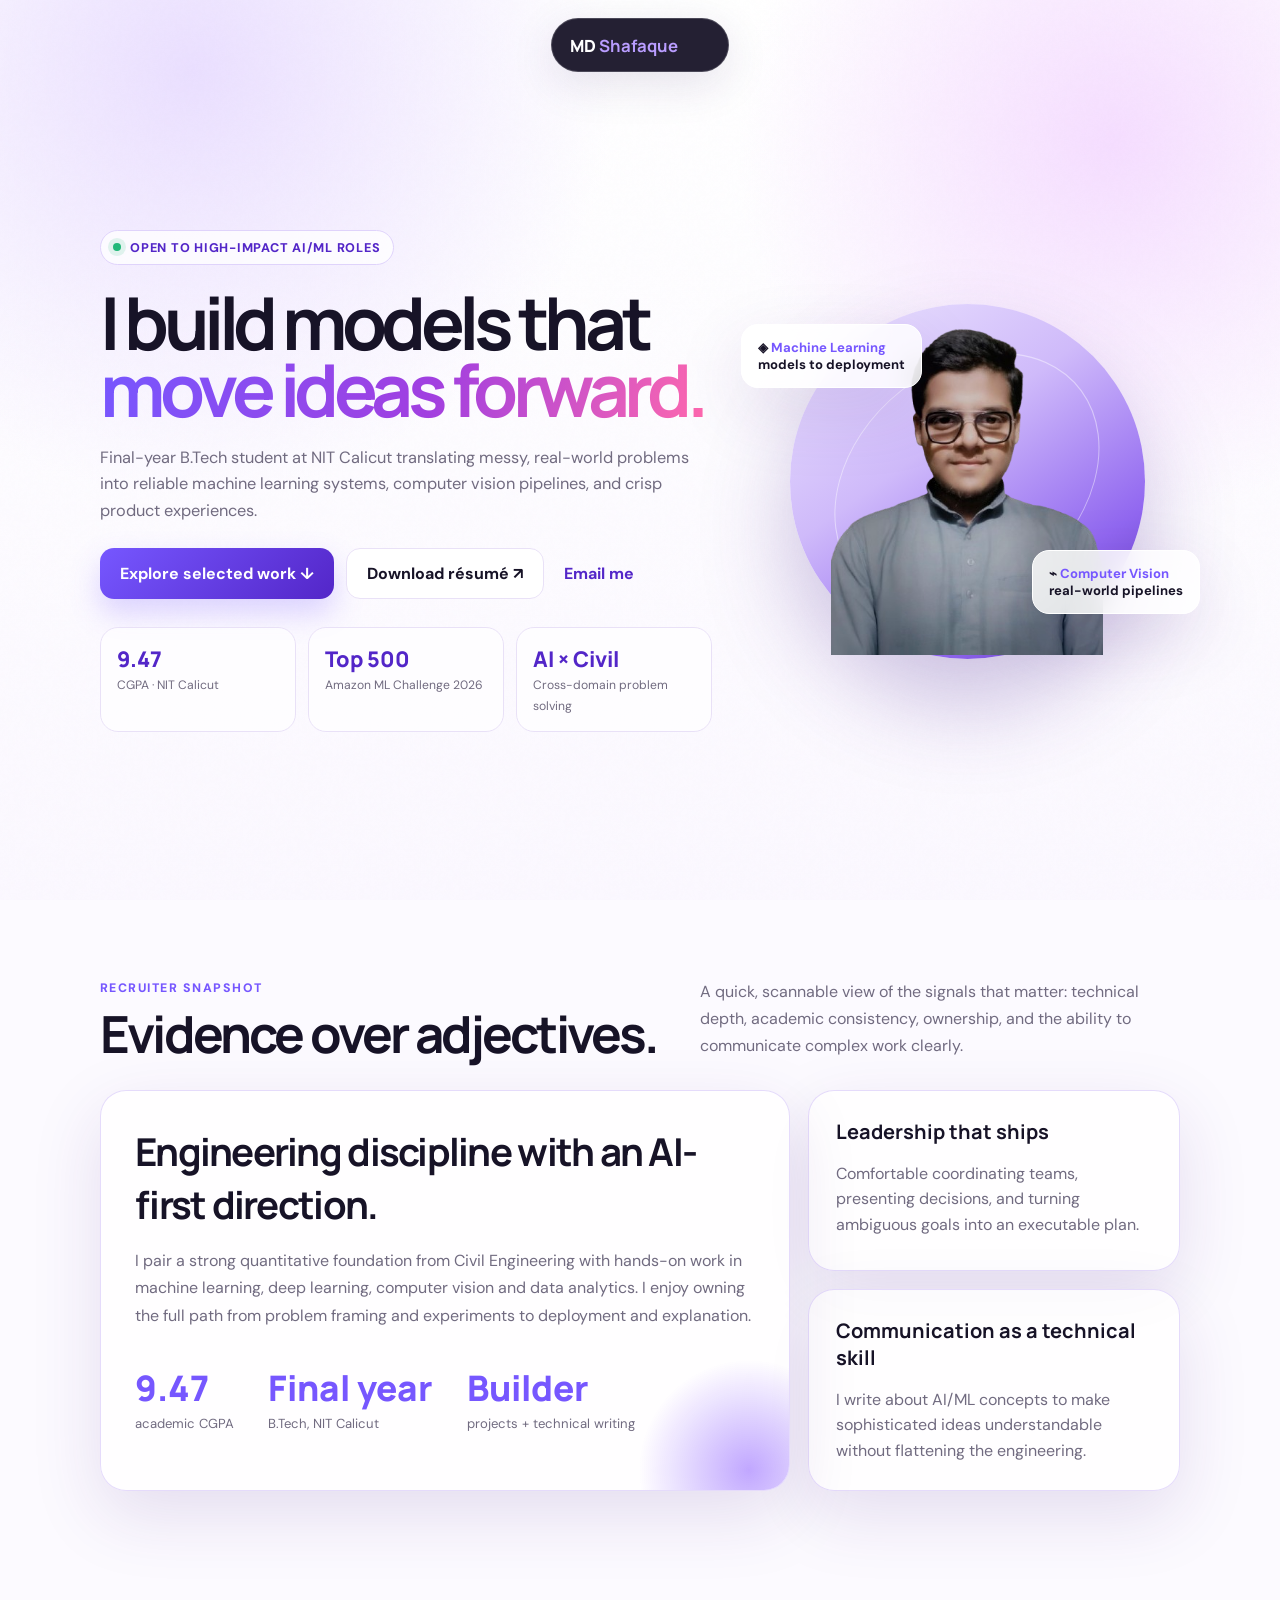
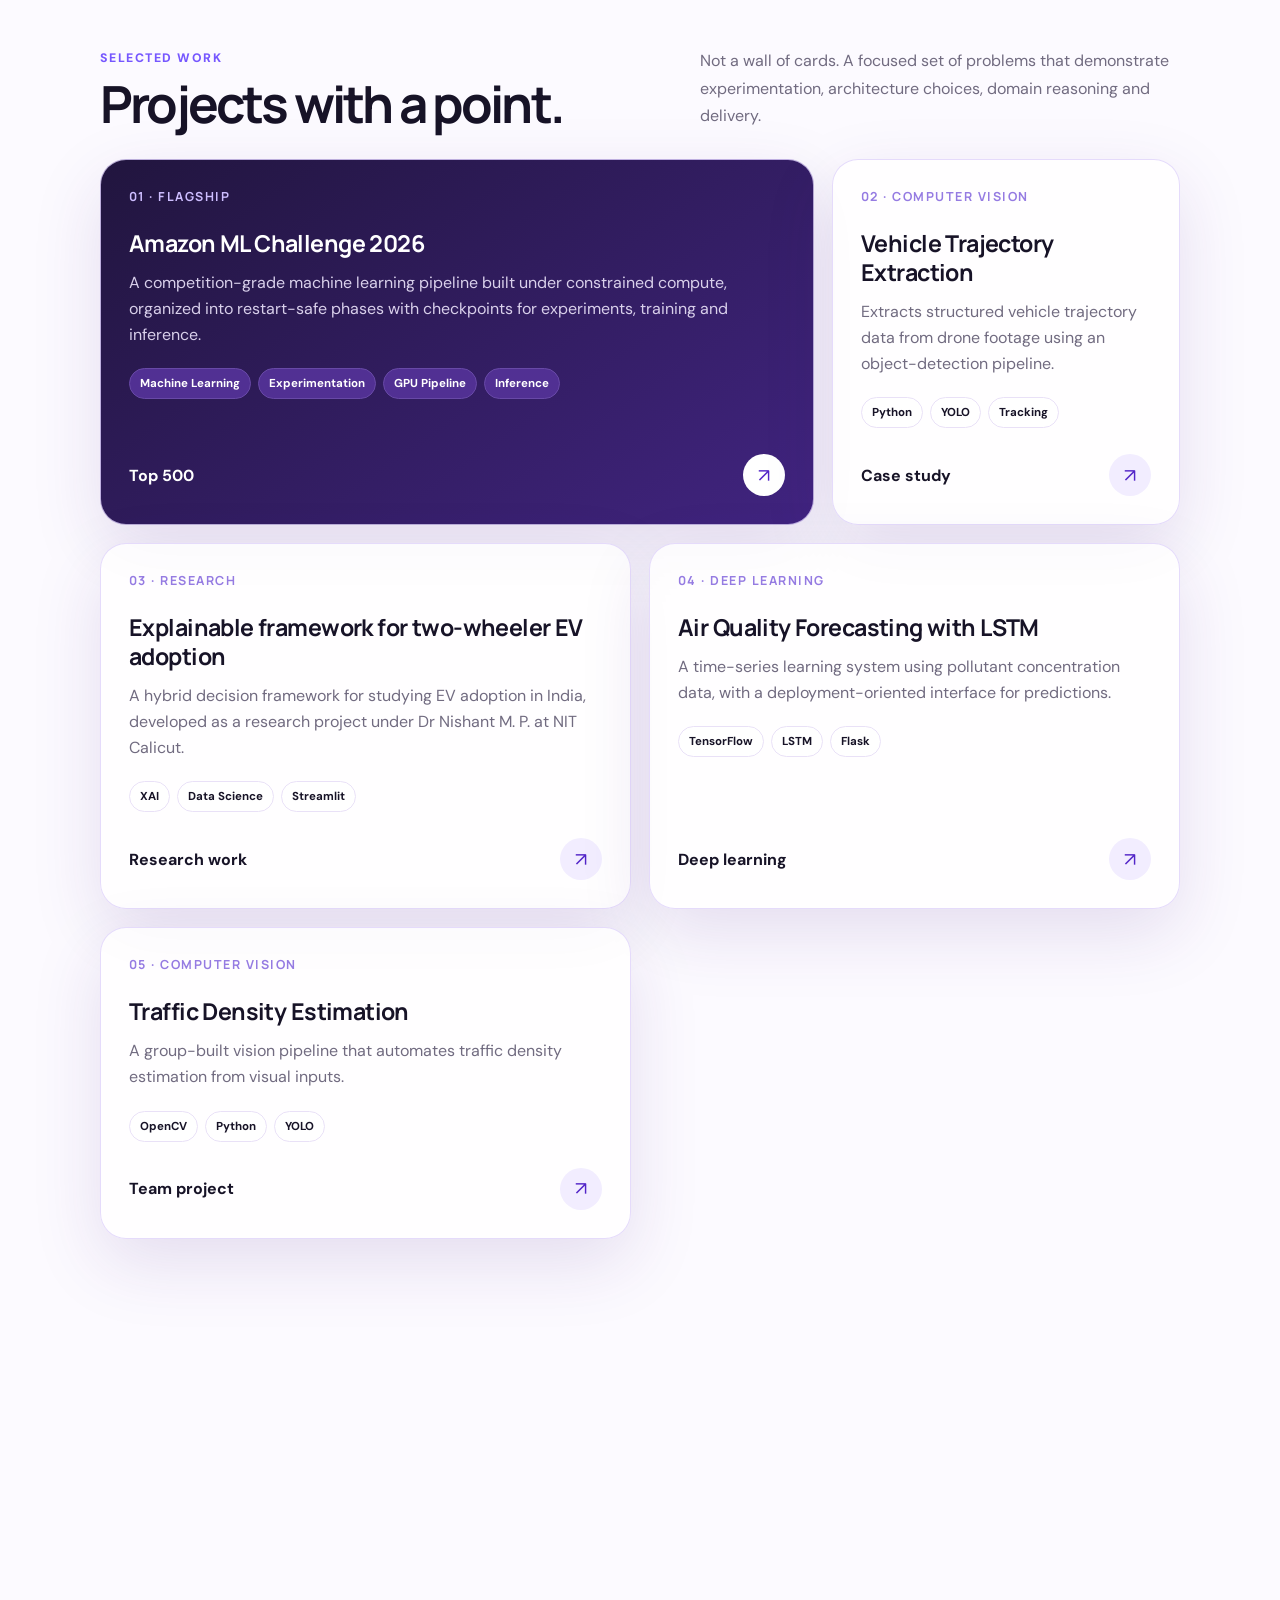
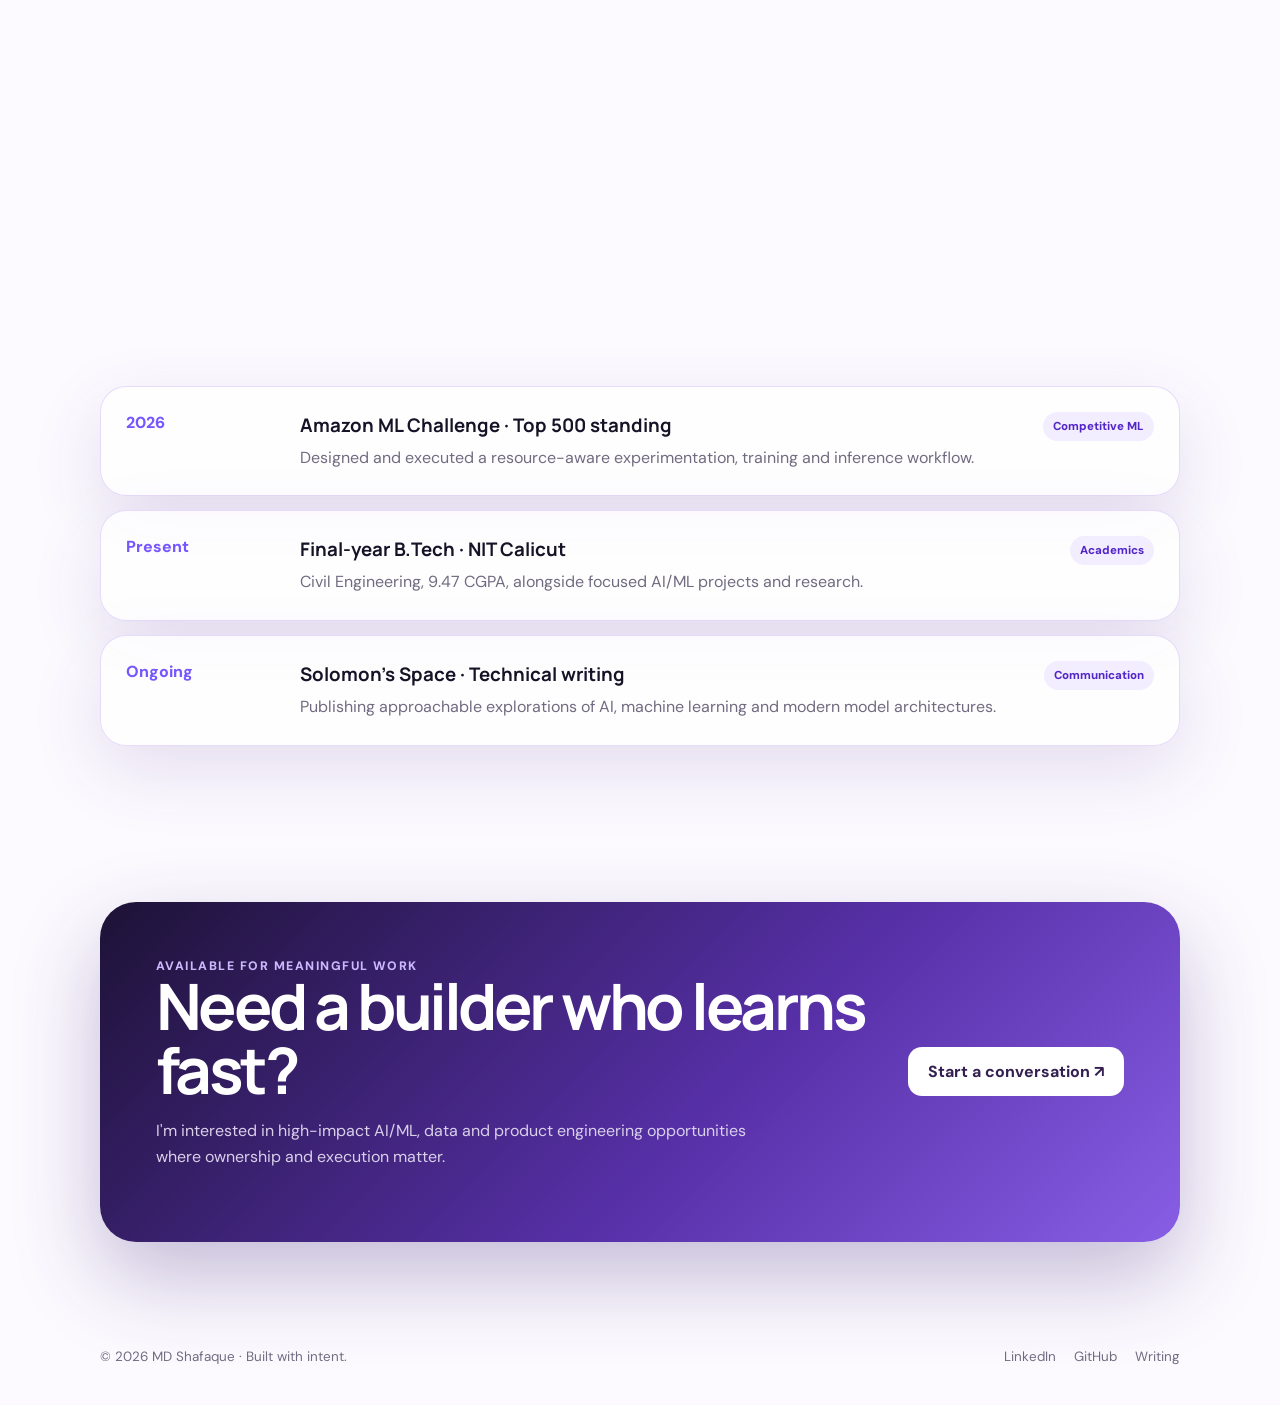
==== commit 03071083: "Add files via upload" ====
--- a/index.html
+++ b/index.html
@@ -1,799 +1,161 @@
-<!-- index.html -->
-<!DOCTYPE html>
-<html lang="en">
-
-<head>
-  <meta charset="UTF-8" />
-  <title>MD Shafaque | Portfolio</title>
-  <meta name="viewport" content="width=device-width, initial-scale=1.0" />
-  <!-- Google Font -->
-  <link rel="preconnect" href="https://fonts.googleapis.com" />
-  <link rel="preconnect" href="https://fonts.gstatic.com" crossorigin />
-  <link href="https://fonts.googleapis.com/css2?family=Poppins:wght@300;400;500;600;700&display=swap"
-    rel="stylesheet" />
-  <!-- Font Awesome -->
-  <link rel="stylesheet" href="https://cdnjs.cloudflare.com/ajax/libs/font-awesome/6.5.1/css/all.min.css"
-    integrity="sha512-RXf+QSDCUQs6f2b9Yk4dTKXGplP2XGn5F7gJg1VE3Dk5CqZz+5QyZjTz6LwYpZ40p+qfU3jd+0e3E1rY8n6w2g=="
-    crossorigin="anonymous" referrerpolicy="no-referrer" />
-
-  <link rel="stylesheet" href="style.css" />
-  <link href="https://fonts.googleapis.com/css2?family=Great+Vibes&display=swap" rel="stylesheet">
-  <style>
-    #page-loader {
-      position: fixed;
-      inset: 0;
-      background: #0d0d0d;
-      display: flex;
-      align-items: center;
-      justify-content: center;
-      z-index: 9999;
-      transition: opacity 0.6s ease, visibility 0.6s;
-    }
-
-    #page-loader.hidden {
-      opacity: 0;
-      visibility: hidden;
-    }
-
-    .logo {
-      font-size: 3rem;
-      color: #ff7a18;
-      font-weight: 700;
-      animation: pulse 1.2s infinite ease-in-out;
-    }
-
-    @keyframes pulse {
-      0% {
-        transform: scale(1);
-        opacity: 0.6;
-      }
-
-      50% {
-        transform: scale(1.15);
-        opacity: 1;
-      }
-
-      100% {
-        transform: scale(1);
-        opacity: 0.6;
-      }
-    }
-  </style>
-
-</head>
-
-<body>
-  <div id="page-loader">
-    <div class="logo">MD</div>
-  </div>
-
-  <div class="pink-bg"></div>
-
-  <!-- Center Loading Circle (initial) -->
-  <div id="logoCircle" class="logo-circle">
-    <!-- Replace src with your real image path -->
-    <img
-      src="[data-uri]"
-      alt="MD Shafaque" />
-  </div>
-
-  <!-- Final Top-Left Corner Logo (after animation) -->
-  <div id="cornerLogo" class="corner-logo">
-    <img
-      src="[data-uri]" />
-
-    <!-- SOCIAL DROPDOWN -->
-    <div class="logo-dropdown">
-      <a href="https://linkedin.com/in/yourid" target="_blank"><i class="fab fa-linkedin"></i></a>
-      <a href="https://github.com/yourid" target="_blank"><i class="fab fa-github"></i></a>
-      <a href="https://instagram.com/yourid" target="_blank"><i class="fab fa-instagram"></i></a>
-      <a href="https://twitter.com/yourid" target="_blank"><i class="fab fa-x-twitter"></i></a>
-      <a href="https://youtube.com/@yourid" target="_blank"><i class="fab fa-youtube"></i></a>
-    </div>
-  </div>
-
-
-  <!-- Toast Notification -->
-  <div id="toast" class="toast"></div>
-
-  <!-- Page Wrapper (hidden until animation ends) -->
-  <div class="page-wrapper">
-    <!-- Top Navbar -->
-    <header class="navbar">
-      <nav class="nav-inner">
-        <div class="brand-text">
-          <span class="name great-vibes">MD Shafaque</span>
-
-          <span class="tagline">Python Developer • AI & ML Enthusiast • AI & ML Blogger</span>
-        </div>
-        <ul class="nav-links">
-          <li><a href="#home">Home</a></li>
-          <li><a href="#about">About</a></li>
-          <li><a href="#skills">Skills</a></li>
-          <li><a href="#projects">Projects</a></li>
-          <li><a href="#contact">Contact</a></li>
-
-          <!-- ⭐ Glowing AeZed Button -->
-          <li>
-            <a href="blogsy.html" target="_blank" class="aezed-button">
-              ⭐ Visit MD's Space
-            </a>
-          </li>
-        </ul>
-
-        <button class="nav-toggle" id="navToggle" aria-label="Toggle navigation">
-          <i class="fas fa-bars"></i>
-        </button>
-        <button id="themeToggle" class="theme-toggle" aria-label="Toggle theme">
-          <i class="fas fa-moon"></i>
-        </button>
-      </nav>
-    </header>
-
-    <!-- Main Content -->
-    <main>
-      <!-- Hero Section -->
-      <section id="home" class="section hero parallax" data-speed="3">
-        <div class="hero-content reveal">
-          <h1>Hey, I’m <span class="accent">MD Shafaque</span> 👋</h1>
-          <p>
-            3rd Year Undergrad at NIT Calicut, aspiring Python developer with a keen
-            interest in AI, Machine Learning and powerful, clean software.
-          </p>
-          <div class="hero-actions">
-            <a href="#projects" class="btn primary">View My Projects</a>
-            <a href="#contact" class="btn ghost">Contact Me</a>
-          </div>
-        </div>
-        <div class="hero-right">
-          <!-- Your Hero Image -->
-          <div class="hero-image parallax" data-speed="5">
-            <img
-              src="https://media.licdn.com/dms/image/v2/D5603AQEI_tdQYmIQgw/profile-displayphoto-scale_200_200/B56Zsjop.rJUAY-/0/1765829419761?e=1767830400&v=beta&t=oqzMSizMb8iFNmYgO44PgHr27s0BM0Lt06OywGnK7eY"
-              alt="MD Shafaque" />
-          </div>
-
-          <!-- Existing Orbit Animation -->
-          <div class="hero-orbit parallax" data-speed="2">
-            <div class="orbit orbit-1"></div>
-            <div class="orbit orbit-2"></div>
-            <div class="orbit orbit-3"></div>
-          </div>
-        </div>
-
-      </section>
-
-      <!-- About Section -->
-      <section id="about" class="section reveal">
-        <div class="section-header">
-          <h2>About <span class="accent">Me</span></h2>
-          <p>A quick snapshot of who I am and what I do.</p>
-        </div>
-        <div class="about-slider">
-          <div class="about-track">
-
-            <div class="card">
-              <h3>Education</h3>
-              <p>
-                Undergraduate student at <strong>NIT Calicut</strong>, Civil Engineering,
-                exploring the intersection of engineering, AI and software craftsmanship.
-              </p>
-            </div>
-            <div class="card">
-              <h3>Interests</h3>
-              <p>
-                Python, Machine Learning, Deep Learning, Computer Vision, Data Analytics,
-                Web Apps, and smart automation projects.
-              </p>
-            </div>
-            <div class="card">
-              <h3>Clubs & Activities</h3>
-              <p>
-                Active member of coding and technical communities, continuously building
-                real-world projects and sharpening problem-solving skills.
-              </p>
-            </div>
-            <div class="card">
-              <h3>Goals</h3>
-              <p>
-                To build impactful AI-driven products, contribute to open source, and push
-                myself towards world-class developer standards.
-              </p>
-            </div>
-            <div class="card">
-              <h3>Education</h3>
-              <p>
-                Undergraduate student at <strong>NIT Calicut</strong>, Civil Engineering,
-                exploring the intersection of engineering, AI and software craftsmanship.
-              </p>
-            </div>
-            <div class="card">
-              <h3>Interests</h3>
-              <p>
-                Python, Machine Learning, Deep Learning, Computer Vision, Data Analytics,
-                Web Apps, and smart automation projects.
-              </p>
-            </div>
-            <div class="card">
-              <h3>Clubs & Activities</h3>
-              <p>
-                Active member of coding and technical communities, continuously building
-                real-world projects and sharpening problem-solving skills.
-              </p>
-            </div>
-            <div class="card">
-              <h3>Goals</h3>
-              <p>
-                To build impactful AI-driven products, contribute to open source, and push
-                myself towards world-class developer standards.
-              </p>
-            </div>
-          </div>
-      </section>
-
-      <!-- Skills Section -->
-      <section id="skills" class="section reveal">
-        <div class="section-header">
-          <h2>My <span class="accent">Skills</span></h2>
-          <p>Technologies and tools I love working with.</p>
-        </div>
-        <div class="skills-wrapper">
-          <div class="skills-group">
-            <h3>Programming</h3>
-            <div class="skill-tags">
-              <span class="tag">Python</span>
-              <span class="tag">C/C++</span>
-              <span class="tag">MATLAB</span>
-            </div>
-          </div>
-          <div class="skills-group">
-            <h3>Libraries & Frameworks</h3>
-            <div class="skill-tags">
-              <span class="tag">NumPy</span>
-              <span class="tag">Pandas</span>
-              <span class="tag">Matplotlib</span>
-              <span class="tag">Seaborn</span>
-              <span class="tag">scikit-learn</span>
-              <span class="tag">Tensorflow</span>
-              <span class="tag">PyTorch</span>
-              <span class="tag">OpenCV</span>
-              <span class="tag">StatsModels</span>
-              <span class="tag">SciPy</span>
-            </div>
-          </div>
-          <div class="skills-group">
-            <h3>Tools & Platforms</h3>
-            <div class="skill-tags">
-              <span class="tag">Git & GitHub</span>
-              <span class="tag">VS Code</span>
-              <span class="tag">Jupyter</span>
-              <span class="tag">MS Office</span>
-              <span class="tag">Google Sites</span>
-              <span class="tag">Canva</span>
-              <span class="tag">AutoCAD</span>
-              <span class="tag">Linux</span>
-              <span class="tag">Ansys</span>
-            </div>
-          </div>
-        </div>
-      </section>
-
-      <!-- Projects Section -->
-      <section id="projects" class="section reveal">
-        <div class="section-header">
-          <h2>Featured <span class="accent">Projects</span></h2>
-          <p>My deployed project works.</p>
-        </div>
-        <div class="grid project-grid">
-          <!-- Repeatable project card -->
-          <article class="project-card parallax" data-speed="2">
-            <div class="project-header">
-              <h3>AI-Based Vehicle Trajectory Data Extraction</h3>
-              <span class="project-badge">Deep Learning</span>
-            </div>
-            <p>
-              Extracts Vehicle Trajectory Data from
-              Drone footage
-            </p>
-            <div class="project-tags">
-              <span>Python</span><span>YOLO</span>
-            </div>
-            <div class="project-links">
-              <a href="comingsoon.html" class="btn small">Live Demo</a>
-              <a href="comingsoon.html" class="btn small ghost">GitHub</a>
-            </div>
-          </article>
-
-          <article class="project-card parallax" data-speed="3">
-            <div class="project-header">
-              <h3>QnA AI Chatbot</h3>
-              <span class="project-badge">NLP</span>
-            </div>
-            <p>
-              Assists students & members with course queries, navigation, and basic
-              info using natural language.
-            </p>
-            <div class="project-tags">
-              <span>Python</span><span>NLTK</span><span>Streamlit</span>
-            </div>
-            <div class="project-links">
-              <a href="comingsoon.html" class="btn small">Live Demo</a>
-              <a href="comingsoon.html" class="btn small ghost">GitHub</a>
-            </div>
-          </article>
-
-          <article class="project-card parallax" data-speed="4">
-            <div class="project-header">
-              <h3>Portfolio Website</h3>
-              <span class="project-badge">Frontend</span>
-            </div>
-            <p>
-              This very website – a smooth, animated, white & orange portfolio with
-              dynamic interactions.
-            </p>
-            <div class="project-tags">
-              <span>HTML</span><span>CSS</span><span>JavaScript</span>
-            </div>
-            <div class="project-links">
-              <a href="comingsoon.html" class="btn small">Live Demo</a>
-              <a href="comingsoon.html" class="btn small ghost">GitHub</a>
-            </div>
-          </article>
-          <article class="project-card parallax" data-speed="4">
-            <div class="project-header">
-              <h3>AI-Based Traffic Density Estimation</h3>
-              <span class="project-badge">Computer Vision</span>
-            </div>
-            <p>
-              Uses Computer Vision to automate traffic density estimation.
-
-              Contributor: Muhammed Sajan S, Shanid AK & Amal Jazim
-              [Group Project]
-            </p>
-            <div class="project-tags">
-              <span>OpenCV</span><span>Python</span><span>YOLO</span>
-            </div>
-            <div class="project-links">
-              <a href="comingsoon.html" class="btn small">Live Demo</a>
-              <a href="comingsoon.html" class="btn small ghost">GitHub</a>
-            </div>
-          </article>
-
-          <article class="project-card parallax" data-speed="2">
-            <div class="project-header">
-              <h3>Research - A Hybrid Explainable Decision Framework for Two-wheeler EV Adoption in India</h3>
-              <span class="project-badge">Data Science</span>
-            </div>
-            <p>
-              Research Project under Dr Nishant MP, CED, NITC
-            </p>
-            <div class="project-tags">
-              <span>Python</span><span>Machine Learning</span><span>Streamlit</span>
-            </div>
-            <div class="project-links">
-              <a href="comingsoon.html" class="btn small">Live Demo</a>
-              <a href="comingsoon.html" class="btn small ghost">GitHub</a>
-            </div>
-          </article>
-
-          <article class="project-card parallax" data-speed="3">
-            <div class="project-header">
-              <h3>Air Quality Prediction Using LSTM Networks: A Deep Learning Approach</h3>
-              <span class="project-badge">Time Series</span>
-            </div>
-            <p>
-              Utilizes EPA Dataset of Air Pollutant Concentration Time-Series dataset.
-              Course Project under Dr Shihabudheen KV, Minor, AI & ML
-            </p>
-            <div class="project-tags">
-              <span>Python</span><span>LSTM(Deep Learning)</span><span>Flask</span>
-            </div>
-            <div class="project-links">
-              <a href="comingsoon.html" class="btn small">Live Demo</a>
-              <a href="comingsoon.html" class="btn small ghost">GitHub</a>
-            </div>
-          </article>
-
-        </div>
-      </section>
-      <section class="section reveal" id="blogs">
-        <div class="section-header">
-          <h2>Explore My <span class="accent">Blogs</span></h2>
-          <p>Dive into AI, ML, DL, Python & more</p>
-        </div>
-
-        <div class="blog-auto-wrapper">
-          <div class="blog-auto-track" id="blogTrack">
-
-            <a href="Project-01 Mini-Transformer.html" class="card-link">
-              <div class="blog-card">
-                <h3>Transformers</h3>
-                <p>Self-attention, multi-head mechanisms, positional encodings, and scaling laws.</p>
-              </div>
-            </a>
-
-            <a href="comingsoon.html" class="card-link">
-              <div class="blog-card">
-                <h3>LangChain</h3>
-                <p>Chains, agents, memory, tools, and building LLM-powered workflows.</p>
-              </div>
-            </a>
-
-            <a href="comingsoon.html" class="card-link">
-              <div class="blog-card">
-                <h3>LangGraph</h3>
-                <p>Graph-based agent execution with state, control flow, and recursion.</p>
-              </div>
-            </a>
-
-            <a href="comingsoon.html" class="card-link">
-              <div class="blog-card">
-                <h3>CNNs</h3>
-                <p>Feature extraction, convolution math, pooling, and vision pipelines.</p>
-              </div>
-            </a>
-
-            <a href="comingsoon.html" class="card-link">
-              <div class="blog-card">
-                <h3>RNNs</h3>
-                <p>Sequence modeling, vanishing gradients, and temporal memory.</p>
-              </div>
-            </a>
-
-            <a href="comingsoon.html" class="card-link">
-              <div class="blog-card">
-                <h3>LSTMs</h3>
-                <p>Gates, long-term dependencies, and sequence stability.</p>
-              </div>
-            </a>
-
-            <a href="comingsoon.html" class="card-link">
-              <div class="blog-card">
-                <h3>RAG</h3>
-                <p>Retrieval-Augmented Generation: Bridging LLMs with external data sources.</p>
-              </div>
-            </a>
-
-            <a href="comingsoon.html" class="card-link">
-              <div class="blog-card">
-                <h3>LoRA</h3>
-                <p>Low-Rank Adaptation: Efficient fine-tuning of massive models.</p>
-              </div>
-            </a>
-
-            <a href="comingsoon.html" class="card-link">
-              <div class="blog-card">
-                <h3>Multimodal AI</h3>
-                <p>Models processing text, images, and audio in a unified space.</p>
-              </div>
-            </a>
-
-            <a href="comingsoon.html" class="card-link">
-              <div class="blog-card">
-                <h3>AI Agents</h3>
-                <p>Autonomous systems capable of multi-step task execution.</p>
-              </div>
-            </a>
-
-            <a href="comingsoon.html" class="card-link">
-              <div class="blog-card">
-                <h3>ViT</h3>
-                <p>Vision Transformers: Transformer architecture for computer vision.</p>
-              </div>
-            </a>
-
-            <a href="comingsoon.html" class="card-link">
-              <div class="blog-card">
-                <h3>Diffusion</h3>
-                <p>The math behind modern generative image models.</p>
-              </div>
-            </a>
-
-            <a href="comingsoon.html" class="card-link">
-              <div class="blog-card">
-                <h3>GNNs</h3>
-                <p>Graph Neural Networks for complex relational data.</p>
-              </div>
-            </a>
-
-            <a href="comingsoon.html" class="card-link">
-              <div class="blog-card">
-                <h3>CLIP</h3>
-                <p>Contrastive Language-Image Pre-training by OpenAI.</p>
-              </div>
-            </a>
-
-            <a href="comingsoon.html" class="card-link">
-              <div class="blog-card">
-                <h3>Prompt Eng.</h3>
-                <p>Optimizing inputs to elicit desired AI behaviors.</p>
-              </div>
-            </a>
-
-            <a href="comingsoon.html" class="card-link">
-              <div class="blog-card">
-                <h3>Chain of Thought</h3>
-                <p>Step-by-step reasoning for complex LLM problem solving.</p>
-              </div>
-            </a>
-
-            <a href="comingsoon.html" class="card-link">
-              <div class="blog-card">
-                <h3>Vector DBs</h3>
-                <p>Efficient similarity search for high-dimensional embeddings.</p>
-              </div>
-            </a>
-
-            <a href="comingsoon.html" class="card-link">
-              <div class="blog-card">
-                <h3>Quantization</h3>
-                <p>Compressing models for edge device deployment.</p>
-              </div>
-            </a>
-
-            <a href="comingsoon.html" class="card-link">
-              <div class="blog-card">
-                <h3>RLHF</h3>
-                <p>Reinforcement Learning from Human Feedback for alignment.</p>
-              </div>
-            </a>
-
-            <a href="comingsoon.html" class="card-link">
-              <div class="blog-card">
-                <h3>Fed. Learning</h3>
-                <p>Distributed training with local data privacy.</p>
-              </div>
-            </a>
-
-            <a href="comingsoon.html" class="card-link">
-              <div class="blog-card">
-                <h3>XAI</h3>
-                <p>Explainable AI: Making black-box models transparent.</p>
-              </div>
-            </a>
-
-            <a href="comingsoon.html" class="card-link">
-              <div class="blog-card">
-                <h3>Active Learning</h3>
-                <p>Intelligent data labeling strategies for efficiency.</p>
-              </div>
-            </a>
-
-            <a href="comingsoon.html" class="card-link">
-              <div class="blog-card">
-                <h3>Stable Diffusion</h3>
-                <p>Latent diffusion models for text-to-image generation.</p>
-              </div>
-            </a>
-
-            <a href="comingsoon.html" class="card-link">
-              <div class="blog-card">
-                <h3>NAS</h3>
-                <p>Neural Architecture Search: Auto-designing DNNs.</p>
-              </div>
-            </a>
-
-            <a href="comingsoon.html" class="card-link">
-              <div class="blog-card">
-                <h3>Cross-lingual</h3>
-                <p>NLP models that bridge multiple languages fluently.</p>
-              </div>
-            </a>
-
-            <a href="comingsoon.html" class="card-link">
-              <div class="blog-card">
-                <h3>MLOps</h3>
-                <p>Streamlining the machine learning lifecycle at scale.</p>
-              </div>
-            </a>
-
-          </div>
-        </div>
-      </section>
-
-      <!-- Testimonials Slider -->
-      <section class="section reveal" id="testimonials">
-        <div class="section-header">
-          <h2>What <span class="accent">People Say</span></h2>
-          <p>Some words from people who interacted with my projects.</p>
-        </div>
-
-        <div class="testimonial-slider">
-          <div class="testimonial-track">
-
-            <div class="testimonial-card">
-              <p>“Your ML explanations are clearer than any blog I’ve read!”</p>
-              <span class="name">— Aarav Mishra</span>
-            </div>
-
-            <div class="testimonial-card">
-              <p>“Loved your AI chatbot project. Super smooth and human-like responses!”</p>
-              <span class="name">— Priya Nair</span>
-            </div>
-
-            <div class="testimonial-card">
-              <p>“Your coding style is clean, structured and professional. Really impressive.”</p>
-              <span class="name">— Keshav Reddy</span>
-            </div>
-
-            <div class="testimonial-card">
-              <p>“Your portfolio UI is insane! Better than most software engineers.”</p>
-              <span class="name">— Sara Fernandes</span>
-            </div>
-
-            <div class="testimonial-card">
-              <p>“That price analyzer project — brilliant idea and great execution!”</p>
-              <span class="name">— Imran Sheikh</span>
-            </div>
-
-            <!-- Duplicate set for seamless infinite loop -->
-            <div class="testimonial-card">
-              <p>“Your ML explanations are clearer than any blog I’ve read!”</p>
-              <span class="name">— Naumaan Saifi</span>
-            </div>
-
-            <div class="testimonial-card">
-              <p>“Loved your AI chatbot project. Super smooth and human-like responses!”</p>
-              <span class="name">— Priya Nair</span>
-            </div>
-
-            <div class="testimonial-card">
-              <p>“Your coding style is clean, structured and professional. Really impressive.”</p>
-              <span class="name">— Keshav Reddy</span>
-            </div>
-
-            <div class="testimonial-card">
-              <p>“Your portfolio UI is insane! Better than most software engineers.”</p>
-              <span class="name">— MD Shish Sheikh</span>
-            </div>
-
-            <div class="testimonial-card">
-              <p>“That price analyzer project — brilliant idea and great execution!”</p>
-              <span class="name">— Imran Sheikh</span>
-            </div>
-            <div class="testimonial-card">
-              <p>“Your ML explanations are clearer than any blog I’ve read!”</p>
-              <span class="name">— Aarav Mishra</span>
-            </div>
-
-            <div class="testimonial-card">
-              <p>“Loved your AI chatbot project. Super smooth and human-like responses!”</p>
-              <span class="name">— Priya Nair</span>
-            </div>
-
-            <div class="testimonial-card">
-              <p>“Your coding style is clean, structured and professional. Really impressive.”</p>
-              <span class="name">— Keshav Reddy</span>
-            </div>
-
-            <div class="testimonial-card">
-              <p>“Your portfolio UI is insane! Better than most software engineers.”</p>
-              <span class="name">— Sara Fernandes</span>
-            </div>
-
-            <div class="testimonial-card">
-              <p>“That price analyzer project — brilliant idea and great execution!”</p>
-              <span class="name">— Imran Sheikh</span>
-            </div>
-
-            <!-- Duplicate set for seamless infinite loop -->
-            <div class="testimonial-card">
-              <p>“Your ML explanations are clearer than any blog I’ve read!”</p>
-              <span class="name">— Naumaan Saifi</span>
-            </div>
-
-            <div class="testimonial-card">
-              <p>“Loved your AI chatbot project. Super smooth and human-like responses!”</p>
-              <span class="name">— Priya Nair</span>
-            </div>
-
-            <div class="testimonial-card">
-              <p>“Your coding style is clean, structured and professional. Really impressive.”</p>
-              <span class="name">— Keshav Reddy</span>
-            </div>
-
-            <div class="testimonial-card">
-              <p>“Your portfolio UI is insane! Better than most software engineers.”</p>
-              <span class="name">— MD Shish Sheikh</span>
-            </div>
-
-            <div class="testimonial-card">
-              <p>“That price analyzer project — brilliant idea and great execution!”</p>
-              <span class="name">— Imran Sheikh</span>
-            </div>
-
-          </div>
-        </div>
-      </section>
-
-      <!-- Contact Section -->
-      <section id="contact" class="section reveal">
-        <div class="section-header">
-          <h2>Get in <span class="accent">Touch</span></h2>
-          <p>Have a project, opportunity, or idea? Let’s talk.</p>
-        </div>
-        <div class="contact-wrapper">
-          <form id="contactForm" class="contact-form">
-            <div class="field">
-              <label for="name">Name</label>
-              <input id="name" name="name" type="text" required />
-            </div>
-            <div class="field">
-              <label for="email">Email</label>
-              <input id="email" name="email" type="email" required />
-            </div>
-            <div class="field">
-              <label for="message">Message</label>
-              <textarea id="message" name="message" rows="4" required></textarea>
-            </div>
-            <button type="submit" class="btn primary full">
-              Send Message
-            </button>
-          </form>
-
-          <div class="contact-info">
-            <p>
-              Prefer email? Reach me at:<br />
-              <a href="mailto:mdshafaque56@gmail.com" class="accent-link">
-                <i class="fa-solid fa-envelope"></i> mdshafaque56@example.com
-              </a>
-            </p>
-
-            <p>Or connect with me here:</p>
-
-            <div class="contact-links">
-              <a href="https://www.linkedin.com/in/md-shafaque-37973b280/?originalSubdomain=in"
-                target="_blank">LinkedIn</a>
-              <a href="https://github.com/mdshafaque56" target="_blank">GitHub</a>
-              <a href="https://www.instagram.com/smilingsword_56/" target="_blank">Instagram</a>
-            </div>
-
-          </div>
-
-        </div>
-
-  </div>
-  </section>
-  </main>
-
-  <!-- Footer -->
-  <footer class="footer">
-    <p>© <span id="year"></span> MD Shafaque. Open Source Project.</p>
-
-
-
-
-  </footer>
-
-
-  <!-- Back to Top Button -->
-  <button id="backToTop" class="back-to-top" aria-label="Back to top">
-    <i class="fas fa-arrow-up"></i>
-  </button>
-  </div>
-  <script src="https://cdn.jsdelivr.net/npm/emailjs-com@3/dist/email.min.js"></script>
-  <script>
-    (function () {
-      emailjs.init("bttg6o-fFGRjOF5azyh");
-    })();
-  </script>
-  <!-- <script>
-    window.addEventListener("load", () => {
-      document.getElementById("page-loader").classList.add("hidden");
-    });
-  </script> -->
-  <script>
-    window.addEventListener("load", () => {
-      const loader = document.getElementById("page-loader");
-
-      // Force loader visibility for minimum time
-      setTimeout(() => {
-        loader.classList.add("hidden");
-      }, 6000); // 👈 try 600–1200 ms
-    });
-  </script>
-
-  <script src="script.js"></script>
-</body>
-
-</html>
+<!DOCTYPE html>
+<html lang="en">
+<head>
+<meta charset="UTF-8"><meta name="viewport" content="width=device-width,initial-scale=1,viewport-fit=cover">
+<meta name="theme-color" content="#7657ff"><meta name="description" content="MD Shafaque — AI/ML engineer, builder and final-year NIT Calicut student. Explore selected machine learning, computer vision and software projects.">
+<title>MD Shafaque | AI/ML Engineer & Builder</title>
+<link rel="preconnect" href="https://fonts.googleapis.com"><link rel="preconnect" href="https://fonts.gstatic.com" crossorigin>
+<link href="https://fonts.googleapis.com/css2?family=DM+Sans:wght@400;500;600;700&family=Manrope:wght@500;600;700;800&display=swap" rel="stylesheet">
+<style>
+:root{--ink:#171327;--muted:#716b80;--purple:#7657ff;--purple2:#a44fff;--violet:#5326c8;--lav:#f2edff;--line:#e9e1f7;--card:rgba(255,255,255,.78);--shadow:0 24px 70px rgba(66,31,128,.13);--r:26px}*{box-sizing:border-box}html{scroll-behavior:smooth;scroll-padding-top:100px}body{margin:0;color:var(--ink);font-family:'DM Sans',sans-serif;background:#fcfaff;overflow-x:hidden}body:before{content:"";position:fixed;inset:0;z-index:-2;background:radial-gradient(circle at 15% 8%,#eadfff 0,transparent 31%),radial-gradient(circle at 87% 16%,#f5ddff 0,transparent 28%),linear-gradient(#fff,#fbf8ff)}a{color:inherit;text-decoration:none}button,input,textarea{font:inherit}.container{width:min(1160px,calc(100% - 40px));margin:auto}.noise{position:fixed;inset:0;pointer-events:none;z-index:-1;opacity:.035;background-image:url("data:image/svg+xml,%3Csvg viewBox='0 0 180 180' xmlns='http://www.w3.org/2000/svg'%3E%3Cfilter id='n'%3E%3CfeTurbulence type='fractalNoise' baseFrequency='.9' numOctaves='4' stitchTiles='stitch'/%3E%3C/filter%3E%3Crect width='100%25' height='100%25' filter='url(%23n)' opacity='.4'/%3E%3C/svg%3E")}.nav-shell{position:fixed;top:18px;left:50%;transform:translateX(-50%);z-index:100;width:min(1040px,calc(100% - 28px))}.nav{height:68px;padding:0 14px 0 20px;display:flex;align-items:center;justify-content:space-between;border:1px solid rgba(255,255,255,.9);border-radius:22px;background:rgba(255,255,255,.76);box-shadow:0 12px 45px rgba(48,26,95,.12);backdrop-filter:blur(20px)}.brand{font:800 1.05rem Manrope}.brand b{color:var(--purple)}.navlinks{display:flex;align-items:center;gap:4px}.navlinks a{padding:10px 12px;border-radius:12px;color:#514b60;font-size:.9rem;font-weight:600}.navlinks a:hover{background:var(--lav);color:var(--violet)}.navcta,.btn{border:0;display:inline-flex;align-items:center;justify-content:center;gap:9px;border-radius:14px;font-weight:700;transition:.25s transform,.25s box-shadow,.25s background}.navcta{padding:11px 16px!important;background:var(--ink)!important;color:#fff!important}.navcta:hover,.btn:hover{transform:translateY(-2px)}.menu{display:none;border:0;background:var(--lav);width:42px;height:42px;border-radius:12px;font-size:1.25rem}.hero{min-height:100vh;padding:146px 0 86px;display:grid;grid-template-columns:1.18fr .82fr;align-items:center;gap:65px}.eyebrow{display:inline-flex;align-items:center;gap:9px;padding:8px 12px;border:1px solid #dfd3fb;border-radius:999px;background:rgba(255,255,255,.74);color:var(--violet);font-size:.79rem;font-weight:800;letter-spacing:.06em;text-transform:uppercase}.dot{width:8px;height:8px;border-radius:50%;background:#20b878;box-shadow:0 0 0 5px rgba(32,184,120,.13)}h1,h2,h3{font-family:Manrope,sans-serif;margin:0}h1{margin-top:24px;font-size:clamp(3.8rem,7.2vw,7rem);line-height:.9;letter-spacing:-.075em;max-width:850px}.gradient{color:transparent;background:linear-gradient(104deg,var(--purple),#a13fe0 55%,#ff68ad);background-clip:text;-webkit-background-clip:text}.lede{margin:28px 0 0;max-width:690px;font-size:1.13rem;line-height:1.72;color:var(--muted)}.hero-actions{display:flex;flex-wrap:wrap;gap:12px;margin-top:30px}.btn{padding:14px 20px}.primary{background:linear-gradient(135deg,var(--purple),var(--violet));color:white;box-shadow:0 14px 30px rgba(118,87,255,.25)}.secondary{background:white;border:1px solid var(--line)}.text-btn{color:var(--violet);padding-inline:8px}.quickproof{display:grid;grid-template-columns:repeat(3,1fr);gap:12px;margin-top:38px;max-width:710px}.proof{padding:16px;border:1px solid var(--line);border-radius:18px;background:rgba(255,255,255,.66)}.proof strong{display:block;font:800 1.35rem Manrope;color:var(--violet)}.proof span{font-size:.76rem;color:var(--muted)}.visual{position:relative;min-height:520px;display:grid;place-items:center}.orb{position:absolute;width:430px;aspect-ratio:1;border-radius:50%;background:linear-gradient(145deg,#eee7ff,#cfbafa 40%,#9167f0 75%,#5530b6);box-shadow:0 45px 90px rgba(78,43,146,.28)}.orb:after{content:"";position:absolute;inset:14%;border:1px solid rgba(255,255,255,.44);border-radius:50%;transform:skew(-15deg)}.portrait{position:relative;z-index:2;width:310px;height:390px;object-fit:cover;object-position:50% 18%;border-radius:42% 42% 25% 25%;filter:saturate(.9);box-shadow:0 30px 75px rgba(31,18,60,.25);border:8px solid rgba(255,255,255,.72)}.float{position:absolute;z-index:3;padding:14px 16px;border:1px solid white;border-radius:17px;background:rgba(255,255,255,.84);backdrop-filter:blur(13px);box-shadow:var(--shadow);font-size:.82rem;font-weight:700}.float.one{top:58px;left:-13px}.float.two{right:-20px;bottom:82px}.float b{color:var(--purple)}section{padding:100px 0}.section-head{display:flex;justify-content:space-between;align-items:end;gap:30px;margin-bottom:38px}.kicker{font-size:.77rem;color:var(--purple);font-weight:800;letter-spacing:.12em;text-transform:uppercase}.section-head h2{font-size:clamp(2.2rem,5vw,4.2rem);line-height:1;letter-spacing:-.055em;margin-top:12px}.section-head p{max-width:480px;color:var(--muted);line-height:1.7;margin:0}.impact{display:grid;grid-template-columns:1.3fr .7fr;gap:18px}.panel{border:1px solid rgba(223,211,251,.8);border-radius:var(--r);background:var(--card);box-shadow:var(--shadow);overflow:hidden}.big-panel{padding:34px;min-height:380px;position:relative}.big-panel h3{font-size:clamp(1.8rem,3vw,2.7rem);letter-spacing:-.045em;max-width:680px}.big-panel p{max-width:670px;color:var(--muted);line-height:1.72}.metricline{display:flex;gap:34px;flex-wrap:wrap;margin-top:34px}.metricline strong{font:800 2.2rem Manrope;color:var(--purple);display:block}.metricline span{font-size:.82rem;color:var(--muted)}.halo{position:absolute;width:240px;height:240px;border-radius:50%;right:-80px;bottom:-100px;background:radial-gradient(circle,#c1a7ff,transparent 65%)}.stack{display:grid;gap:18px}.mini{padding:27px;min-height:181px}.mini h3{font-size:1.25rem}.mini p{color:var(--muted);line-height:1.6;margin-bottom:0}.projects{display:grid;grid-template-columns:repeat(12,1fr);gap:18px}.project{grid-column:span 6;padding:28px;min-height:340px;display:flex;flex-direction:column;position:relative;transition:.3s transform,.3s border-color}.project:hover{transform:translateY(-7px);border-color:#c9b5fa}.project.featured{grid-column:span 8;background:linear-gradient(145deg,#21153e,#412480);color:white}.project.compact{grid-column:span 4}.project .num{font:700 .78rem Manrope;letter-spacing:.12em;color:#957be2}.project.featured .num{color:#cdbdff}.project h3{font-size:1.45rem;line-height:1.25;margin:24px 0 12px;letter-spacing:-.025em}.project p{line-height:1.63;color:var(--muted);margin:0}.project.featured p{color:#d9d0eb}.tags{display:flex;gap:7px;flex-wrap:wrap;margin-top:20px}.tags span{padding:7px 10px;border:1px solid var(--line);border-radius:999px;font-size:.72rem;font-weight:700;background:rgba(255,255,255,.5)}.project.featured .tags span{border-color:#6849a7;background:#513093}.project-bottom{display:flex;justify-content:space-between;align-items:center;margin-top:auto;padding-top:26px}.arrow{width:42px;height:42px;border-radius:50%;display:grid;place-items:center;background:var(--lav);color:var(--violet);font-size:1.2rem}.featured .arrow{background:white}.skillgrid{display:grid;grid-template-columns:repeat(4,1fr);gap:14px}.skill{padding:22px}.skill .icon{font-size:1.5rem}.skill h3{font-size:1rem;margin:15px 0 10px}.skill p{font-size:.84rem;line-height:1.55;color:var(--muted);margin:0}.timeline{display:grid;gap:14px}.timeline article{padding:25px;display:grid;grid-template-columns:150px 1fr auto;gap:24px;align-items:start}.timeline time{color:var(--purple);font-weight:800}.timeline h3{font-size:1.17rem}.timeline p{color:var(--muted);line-height:1.6;margin:7px 0 0}.pill{padding:7px 10px;border-radius:999px;background:var(--lav);color:var(--violet);font-size:.72rem;font-weight:800}.cta{padding:56px;border-radius:36px;background:linear-gradient(135deg,#1d1236,#5730a8 58%,#885ee5);color:white;box-shadow:0 35px 85px rgba(54,24,111,.28);display:flex;justify-content:space-between;align-items:center;gap:30px}.cta h2{font-size:clamp(2.2rem,5vw,4.3rem);line-height:1;letter-spacing:-.055em}.cta p{color:#d9d0ea;max-width:620px;line-height:1.65}.cta .btn{background:white;color:#332050;white-space:nowrap}footer{padding:28px 0 40px}.footer{display:flex;justify-content:space-between;gap:20px;color:var(--muted);font-size:.84rem}.socials{display:flex;gap:18px}.reveal{opacity:0;transform:translateY(30px);transition:.75s ease}.reveal.show{opacity:1;transform:none}@media(max-width:900px){.navlinks a:not(.navcta){display:none}.menu{display:block}.nav.open{height:auto;padding-block:14px;align-items:flex-start}.nav.open .navlinks{position:absolute;top:76px;left:0;right:0;display:grid;padding:14px;background:white;border:1px solid var(--line);border-radius:18px;box-shadow:var(--shadow)}.nav.open .navlinks a:not(.navcta){display:block}.hero{grid-template-columns:1fr;padding-top:140px;text-align:center}.hero .eyebrow,.hero-actions{justify-content:center}.lede,.quickproof{margin-left:auto;margin-right:auto}.visual{min-height:470px}.impact{grid-template-columns:1fr}.project,.project.featured,.project.compact{grid-column:span 12}.skillgrid{grid-template-columns:repeat(2,1fr)}.timeline article{grid-template-columns:110px 1fr}.timeline .pill{display:none}.cta{align-items:flex-start;flex-direction:column}}@media(max-width:600px){.container{width:calc(100% - 24px)}.nav-shell{top:10px;width:calc(100% - 20px)}.nav{height:58px;border-radius:17px}.navcta{display:none!important}.hero{min-height:auto;padding:112px 0 65px;gap:30px}.hero h1{font-size:clamp(3.15rem,17vw,4.7rem)}.lede{font-size:1rem}.hero-actions{flex-direction:column;padding:0 12px}.hero-actions .btn{width:100%}.quickproof{grid-template-columns:1fr 1fr}.proof:last-child{grid-column:1/-1}.visual{min-height:370px}.orb{width:300px}.portrait{width:230px;height:300px}.float.one{top:30px;left:0}.float.two{right:0;bottom:28px}section{padding:72px 0}.section-head{align-items:flex-start;flex-direction:column}.big-panel{padding:25px}.metricline{gap:22px}.projects{gap:13px}.project{padding:22px;min-height:315px}.skillgrid{grid-template-columns:1fr}.timeline article{grid-template-columns:1fr;gap:8px}.cta{padding:32px 24px;border-radius:28px}.footer{flex-direction:column}.float{font-size:.68rem;padding:10px 11px}}@media(prefers-reduced-motion:reduce){*{scroll-behavior:auto!important;animation:none!important;transition:none!important}.reveal{opacity:1;transform:none}}
+
+/* Compact viewport fit and Solomon-style expanding notch */
+@media(min-width:901px){
+  .container{width:min(1080px,calc(100% - 48px))}
+  .hero{min-height:100svh;padding:120px 0 58px;gap:42px}
+  h1{font-size:clamp(3.35rem,5.7vw,5.65rem);line-height:.92}
+  .lede{font-size:1.02rem;line-height:1.62;margin-top:22px}
+  .hero-actions{margin-top:24px}.quickproof{margin-top:28px}
+  .visual{min-height:430px}.orb{width:355px}.portrait{width:272px;height:348px;object-fit:contain;object-position:center bottom;border:0;background:transparent;box-shadow:none;border-radius:0}
+  section{padding:78px 0}.section-head{margin-bottom:30px}.section-head h2{font-size:clamp(2rem,4vw,3.55rem)}
+  .project{min-height:300px}.big-panel{min-height:340px}
+}
+.nav-shell{width:fit-content;max-width:calc(100% - 24px)}
+.nav{width:178px;height:54px;padding:0 18px;border-radius:28px;background:rgba(23,19,39,.94);border-color:rgba(255,255,255,.18);color:white;overflow:hidden;transition:width .5s cubic-bezier(.2,.8,.2,1),height .35s ease,border-radius .35s ease}
+.nav .brand{white-space:nowrap;color:white}.nav .brand b{color:#b99dff}
+.navlinks{opacity:0;pointer-events:none;transform:translateX(14px);white-space:nowrap;transition:.25s ease}
+.nav:hover,.nav:focus-within,.nav.open{width:min(900px,calc(100vw - 28px));border-radius:24px}
+.nav:hover .navlinks,.nav:focus-within .navlinks,.nav.open .navlinks{opacity:1;pointer-events:auto;transform:none;transition-delay:.15s}
+.navlinks a{color:#eee9f9}.navlinks a:hover{background:rgba(255,255,255,.1);color:white}.navcta{background:white!important;color:#2b1a4a!important}
+@media(max-width:900px){
+  .nav-shell{width:calc(100% - 20px)}.nav{width:150px;height:56px}
+  .nav:hover{width:150px}.nav.open{width:100%;height:356px;border-radius:24px}
+  .nav.open .navlinks{top:68px;background:rgba(23,19,39,.98);border-color:rgba(255,255,255,.12)}
+  .menu{display:block;position:absolute;right:7px;top:7px;background:rgba(255,255,255,.12);color:white}
+  .nav.open .navcta{display:flex!important}
+}
+@media(max-width:600px){
+ .hero{padding-top:98px}.hero h1{font-size:clamp(2.65rem,14vw,3.75rem);line-height:.94}.eyebrow{font-size:.68rem}.quickproof{margin-top:24px}
+ .visual{min-height:325px}.orb{width:270px}.portrait{width:240px;height:300px;object-fit:contain;object-position:center bottom;border:0;background:transparent;box-shadow:none;border-radius:0}
+ .float.one{top:18px}.float.two{bottom:12px}
+}
+
+/* Recruiter contact modal */
+.contact-modal{position:fixed;inset:0;z-index:1000;display:grid;place-items:center;padding:20px;background:rgba(16,10,29,.58);backdrop-filter:blur(12px);opacity:0;visibility:hidden;transition:.28s ease}
+.contact-modal.open{opacity:1;visibility:visible}.contact-dialog{position:relative;width:min(560px,100%);max-height:min(760px,calc(100svh - 32px));overflow:auto;padding:34px;border:1px solid rgba(255,255,255,.72);border-radius:30px;background:rgba(255,255,255,.96);box-shadow:0 35px 100px rgba(22,10,50,.35);transform:translateY(18px) scale(.97);transition:.28s ease}.contact-modal.open .contact-dialog{transform:none}.modal-close{position:absolute;top:16px;right:16px;width:40px;height:40px;border:0;border-radius:50%;background:var(--lav);color:var(--violet);font-size:1.25rem;cursor:pointer}.contact-dialog .kicker{margin-bottom:10px}.contact-dialog h2{font-size:clamp(2rem,6vw,3rem);letter-spacing:-.05em}.contact-intro{color:var(--muted);line-height:1.6;margin:10px 0 24px}.contact-form{display:grid;gap:15px}.form-row{display:grid;grid-template-columns:1fr 1fr;gap:13px}.field{display:grid;gap:7px}.field label{font-size:.78rem;font-weight:800;color:#514663}.field input,.field textarea{width:100%;border:1px solid var(--line);border-radius:14px;background:#fbf9ff;color:var(--ink);padding:13px 14px;outline:0;transition:.2s}.field input:focus,.field textarea:focus{border-color:#9a7af0;box-shadow:0 0 0 4px rgba(118,87,255,.11);background:white}.field textarea{resize:vertical;min-height:120px}.contact-submit{width:100%;cursor:pointer}.form-note{margin:0;text-align:center;color:var(--muted);font-size:.75rem}.form-status{min-height:20px;margin:0;color:var(--violet);font-size:.82rem;font-weight:700;text-align:center}.modal-open{overflow:hidden}@media(max-width:560px){.contact-dialog{padding:29px 19px 22px;border-radius:24px}.form-row{grid-template-columns:1fr}.contact-modal{padding:10px}}
+
+/* Production mobile responsiveness */
+img,svg{max-width:100%;height:auto}button,a{-webkit-tap-highlight-color:transparent}body{min-width:0}.container,.hero>*,.project,.panel{min-width:0}
+@media(max-width:900px){
+  html{scroll-padding-top:82px}
+  .nav-shell{top:max(10px,env(safe-area-inset-top));max-width:none}
+  .nav{max-width:100%}
+  .nav.open{height:auto;min-height:350px;padding-bottom:14px;overflow:visible}
+  .nav.open .navlinks{position:absolute;top:66px;left:0;right:0;display:flex;flex-direction:column;align-items:stretch;gap:4px;padding:13px}
+  .nav.open .navlinks a{display:block;width:100%;padding:12px 14px;text-align:left}
+  .nav.open .navlinks .navcta{display:flex!important;justify-content:center;margin-top:5px}
+  .hero{min-height:auto;grid-template-columns:minmax(0,1fr);gap:20px;padding-top:112px}
+  .hero>div:first-child{min-width:0}.hero h1{overflow-wrap:anywhere}
+  .visual{width:100%;max-width:520px;margin-inline:auto}
+  .impact,.projects,.skillgrid{min-width:0}
+  .section-head{gap:16px}
+}
+@media(max-width:600px){
+  :root{--r:20px}
+  body{font-size:15px}
+  .container{width:min(100% - 24px,540px)}
+  .nav-shell{width:calc(100% - 20px)}
+  .nav{width:148px;max-width:100%;padding-inline:16px}
+  .nav.open{width:100%;min-height:348px}
+  .brand{font-size:.93rem}.menu{width:42px;height:42px}
+  .hero{display:flex;flex-direction:column;padding:96px 0 52px;text-align:center}
+  .hero .eyebrow{max-width:100%;font-size:.63rem;line-height:1.35;white-space:normal;text-align:left}
+  .hero h1{font-size:clamp(2.62rem,13.5vw,3.65rem);line-height:.94;letter-spacing:-.065em;margin-top:18px}
+  .lede{font-size:.96rem;line-height:1.62;margin-top:18px;padding-inline:2px}
+  .hero-actions{width:100%;padding:0;margin-top:22px;gap:9px}
+  .hero-actions .btn{width:100%;min-height:48px}
+  .quickproof{width:100%;grid-template-columns:repeat(2,minmax(0,1fr));gap:9px;margin-top:22px}
+  .proof{padding:13px 9px;border-radius:15px}.proof strong{font-size:1.14rem}.proof span{font-size:.68rem;line-height:1.35;display:block}
+  .proof:last-child{grid-column:1/-1}
+  .visual{min-height:330px;margin-top:2px;overflow:hidden}
+  .orb{width:min(270px,75vw)}
+  .portrait{width:min(238px,68vw);height:298px;max-height:88vw}
+  .float{max-width:145px;line-height:1.35}.float.one{left:0;top:24px}.float.two{right:0;bottom:15px}
+  section{padding:62px 0}
+  .section-head{margin-bottom:24px}.section-head h2{font-size:clamp(2rem,11vw,3rem);line-height:1.03}.section-head p{font-size:.94rem;line-height:1.6}
+  .impact{gap:12px}.big-panel{min-height:0;padding:22px}.big-panel h3{font-size:1.65rem}.big-panel p{font-size:.93rem}
+  .metricline{display:grid;grid-template-columns:1fr 1fr;gap:18px;margin-top:24px}.metricline strong{font-size:1.55rem}.metricline div:last-child{grid-column:1/-1}
+  .stack{gap:12px}.mini{min-height:0;padding:22px}
+  .projects{display:grid;grid-template-columns:minmax(0,1fr);gap:12px}.project,.project.featured,.project.compact{grid-column:1!important;min-height:0;padding:21px}.project h3{font-size:1.28rem;margin-top:18px}.project p{font-size:.91rem}.project-bottom{padding-top:22px}
+  .tags{gap:6px}.tags span{font-size:.67rem}
+  .skillgrid{grid-template-columns:minmax(0,1fr);gap:11px}.skill{padding:20px}
+  .timeline{gap:11px}.timeline article{padding:20px;grid-template-columns:1fr;gap:7px}.timeline p{font-size:.92rem}
+  .cta{padding:28px 21px;gap:22px}.cta h2{font-size:clamp(2rem,11vw,3rem)}.cta p{font-size:.92rem}.cta .btn{width:100%;white-space:normal;text-align:center}
+  .footer{align-items:center;text-align:center}.socials{flex-wrap:wrap;justify-content:center}
+  .contact-modal{align-items:end;padding:0}
+  .contact-dialog{width:100%;max-height:92svh;border-radius:24px 24px 0 0;padding:28px 18px calc(20px + env(safe-area-inset-bottom));transform:translateY(30px)}
+  .contact-dialog h2{font-size:2rem;padding-right:36px}.contact-intro{font-size:.9rem;margin-bottom:18px}
+  .form-row{grid-template-columns:1fr}.field input,.field textarea{font-size:16px}
+}
+@media(max-width:380px){
+ .container{width:calc(100% - 18px)}.hero h1{font-size:2.48rem}.quickproof{grid-template-columns:1fr}.proof:last-child{grid-column:auto}.visual{min-height:305px}.portrait{width:218px;height:276px}.float{font-size:.62rem;max-width:125px}.metricline{grid-template-columns:1fr}.metricline div:last-child{grid-column:auto}
+}
+@media(hover:none){.project:hover,.btn:hover{transform:none}.nav:hover{width:148px}.nav.open:hover{width:100%}}
+</style></head><body><div class="noise"></div>
+<div class="nav-shell"><nav class="nav" id="nav"><a class="brand" href="#home">MD <b>Shafaque</b></a><div class="navlinks"><a href="#about">About</a><a href="#projects">Projects</a><a href="#skills">Stack</a><a href="#journey">Journey</a><a href="Solomon's Space.html">Writing</a><a class="navcta" href="mailto:mdshafaque56@gmail.com">Let's talk ↗</a></div><button class="menu" id="menu" aria-label="Open menu" aria-expanded="false">☰</button></nav></div>
+<main><section id="home" class="container hero"><div><span class="eyebrow"><i class="dot"></i> Open to high-impact AI/ML roles</span><h1>I build models that <span class="gradient">move ideas forward.</span></h1><p class="lede">Final-year B.Tech student at NIT Calicut translating messy, real-world problems into reliable machine learning systems, computer vision pipelines, and crisp product experiences.</p><div class="hero-actions"><a class="btn primary" href="#projects">Explore selected work ↓</a><a class="btn secondary" href="https://drive.google.com/uc?export=download&id=1OjaYpsQ660TzM053gO2s72sWwiJltD_a">Download résumé ↗</a><a class="btn text-btn" href="mailto:mdshafaque56@gmail.com">Email me</a></div><div class="quickproof"><div class="proof"><strong>9.47</strong><span>CGPA · NIT Calicut</span></div><div class="proof"><strong>Top 500</strong><span>Amazon ML Challenge 2026</span></div><div class="proof"><strong>AI × Civil</strong><span>Cross-domain problem solving</span></div></div></div><div class="visual"><div class="orb"></div><img class="portrait" src="[data-uri]" alt="Portfolio portrait"><div class="float one">◈ <b>Machine Learning</b><br>models to deployment</div><div class="float two">⌁ <b>Computer Vision</b><br>real-world pipelines</div></div></section>
+<section id="about"><div class="container"><div class="section-head reveal"><div><div class="kicker">Recruiter snapshot</div><h2>Evidence over adjectives.</h2></div><p>A quick, scannable view of the signals that matter: technical depth, academic consistency, ownership, and the ability to communicate complex work clearly.</p></div><div class="impact"><article class="panel big-panel reveal"><h3>Engineering discipline with an AI-first direction.</h3><p>I pair a strong quantitative foundation from Civil Engineering with hands-on work in machine learning, deep learning, computer vision and data analytics. I enjoy owning the full path from problem framing and experiments to deployment and explanation.</p><div class="metricline"><div><strong>9.47</strong><span>academic CGPA</span></div><div><strong>Final year</strong><span>B.Tech, NIT Calicut</span></div><div><strong>Builder</strong><span>projects + technical writing</span></div></div><div class="halo"></div></article><div class="stack"><article class="panel mini reveal"><h3>Leadership that ships</h3><p>Comfortable coordinating teams, presenting decisions, and turning ambiguous goals into an executable plan.</p></article><article class="panel mini reveal"><h3>Communication as a technical skill</h3><p>I write about AI/ML concepts to make sophisticated ideas understandable without flattening the engineering.</p></article></div></div></div></section>
+<section id="projects"><div class="container"><div class="section-head reveal"><div><div class="kicker">Selected work</div><h2>Projects with a point.</h2></div><p>Not a wall of cards. A focused set of problems that demonstrate experimentation, architecture choices, domain reasoning and delivery.</p></div><div class="projects"><article class="panel project featured reveal"><span class="num">01 · FLAGSHIP</span><h3>Amazon ML Challenge 2026</h3><p>A competition-grade machine learning pipeline built under constrained compute, organized into restart-safe phases with checkpoints for experiments, training and inference.</p><div class="tags"><span>Machine Learning</span><span>Experimentation</span><span>GPU Pipeline</span><span>Inference</span></div><div class="project-bottom"><b>Top 500</b><span class="arrow">↗</span></div></article><article class="panel project compact reveal"><span class="num">02 · COMPUTER VISION</span><h3>Vehicle Trajectory Extraction</h3><p>Extracts structured vehicle trajectory data from drone footage using an object-detection pipeline.</p><div class="tags"><span>Python</span><span>YOLO</span><span>Tracking</span></div><div class="project-bottom"><b>Case study</b><span class="arrow">↗</span></div></article><article class="panel project reveal"><span class="num">03 · RESEARCH</span><h3>Explainable framework for two-wheeler EV adoption</h3><p>A hybrid decision framework for studying EV adoption in India, developed as a research project under Dr Nishant M. P. at NIT Calicut.</p><div class="tags"><span>XAI</span><span>Data Science</span><span>Streamlit</span></div><div class="project-bottom"><b>Research work</b><span class="arrow">↗</span></div></article><article class="panel project reveal"><span class="num">04 · DEEP LEARNING</span><h3>Air Quality Forecasting with LSTM</h3><p>A time-series learning system using pollutant concentration data, with a deployment-oriented interface for predictions.</p><div class="tags"><span>TensorFlow</span><span>LSTM</span><span>Flask</span></div><div class="project-bottom"><b>Deep learning</b><span class="arrow">↗</span></div></article><article class="panel project reveal"><span class="num">05 · COMPUTER VISION</span><h3>Traffic Density Estimation</h3><p>A group-built vision pipeline that automates traffic density estimation from visual inputs.</p><div class="tags"><span>OpenCV</span><span>Python</span><span>YOLO</span></div><div class="project-bottom"><b>Team project</b><span class="arrow">↗</span></div></article></div></div></section>
+<section id="skills"><div class="container"><div class="section-head reveal"><div><div class="kicker">Technical toolkit</div><h2>Built for the whole ML loop.</h2></div><p>Core tools grouped by how I use them, so a technical recruiter can scan the stack in seconds.</p></div><div class="skillgrid"><article class="panel skill reveal"><div class="icon">⌘</div><h3>Languages</h3><p>Python · C/C++ · MATLAB · SQL fundamentals</p></article><article class="panel skill reveal"><div class="icon">◉</div><h3>ML & Data</h3><p>scikit-learn · Pandas · NumPy · SciPy · StatsModels</p></article><article class="panel skill reveal"><div class="icon">◇</div><h3>Deep Learning & Vision</h3><p>PyTorch · TensorFlow · OpenCV · YOLO · LSTM</p></article><article class="panel skill reveal"><div class="icon">↗</div><h3>Build & Ship</h3><p>Git · GitHub · Linux · Jupyter · Streamlit · Flask</p></article></div></div></section>
+<section id="journey"><div class="container"><div class="section-head reveal"><div><div class="kicker">Trajectory</div><h2>High learning velocity.</h2></div><p>A cross-disciplinary path shaped by strong academics, competitive machine learning, research and consistent building.</p></div><div class="timeline"><article class="panel reveal"><time>2026</time><div><h3>Amazon ML Challenge · Top 500 standing</h3><p>Designed and executed a resource-aware experimentation, training and inference workflow.</p></div><span class="pill">Competitive ML</span></article><article class="panel reveal"><time>Present</time><div><h3>Final-year B.Tech · NIT Calicut</h3><p>Civil Engineering, 9.47 CGPA, alongside focused AI/ML projects and research.</p></div><span class="pill">Academics</span></article><article class="panel reveal"><time>Ongoing</time><div><h3>Solomon's Space · Technical writing</h3><p>Publishing approachable explorations of AI, machine learning and modern model architectures.</p></div><span class="pill">Communication</span></article></div></div></section>
+<section><div class="container"><div class="cta reveal"><div><div class="kicker" style="color:#cbb9ff">Available for meaningful work</div><h2>Need a builder who learns fast?</h2><p>I'm interested in high-impact AI/ML, data and product engineering opportunities where ownership and execution matter.</p></div><button class="btn" id="openContact" type="button">Start a conversation ↗</button></div></div></section></main>
+
+<div class="contact-modal" id="contactModal" role="dialog" aria-modal="true" aria-labelledby="contactTitle" aria-hidden="true">
+  <div class="contact-dialog">
+    <button class="modal-close" id="closeContact" type="button" aria-label="Close contact form">×</button>
+    <div class="kicker">Start a conversation</div>
+    <h2 id="contactTitle">Let’s build something useful.</h2>
+    <p class="contact-intro">Share the opportunity, project, or idea. The details below will be prepared as an email directly to MD Shafaque.</p>
+    <form id="contactForm" class="contact-form">
+      <div class="form-row">
+        <div class="field"><label for="contactName">Name</label><input id="contactName" name="name" type="text" autocomplete="name" required></div>
+        <div class="field"><label for="contactEmail">Email</label><input id="contactEmail" name="email" type="email" autocomplete="email" required></div>
+      </div>
+      <div class="field"><label for="contactSubject">Subject</label><input id="contactSubject" name="subject" type="text" value="Opportunity for MD Shafaque" required></div>
+      <div class="field"><label for="contactMessage">Message</label><textarea id="contactMessage" name="message" rows="5" placeholder="Tell me about the role, project, or collaboration..." required></textarea></div>
+      <button type="submit" class="btn primary contact-submit">Send message ↗</button>
+      <p class="form-status" id="formStatus" aria-live="polite"></p>
+      <p class="form-note">Prefer email? Write directly to mdshafaque56@gmail.com</p>
+    </form>
+  </div>
+</div>
+<footer><div class="container footer"><span>© <span id="year"></span> MD Shafaque · Built with intent.</span><div class="socials"><a href="https://www.linkedin.com/in/md-shafaque-37973b280/" target="_blank" rel="noreferrer">LinkedIn</a><a href="https://github.com/mdshafaque56" target="_blank" rel="noreferrer">GitHub</a><a href="Solomon's Space.html">Writing</a></div></div></footer>
+<script>
+document.getElementById('year').textContent=new Date().getFullYear();
+const nav=document.getElementById('nav'),menu=document.getElementById('menu');
+menu.onclick=()=>{const isOpen=nav.classList.toggle('open');menu.setAttribute('aria-expanded',String(isOpen));menu.textContent=isOpen?'×':'☰'};
+document.querySelectorAll('.navlinks a').forEach(a=>a.onclick=()=>{nav.classList.remove('open');menu.setAttribute('aria-expanded','false');menu.textContent='☰'});
+const io=new IntersectionObserver(es=>es.forEach(e=>{if(e.isIntersecting){e.target.classList.add('show');io.unobserve(e.target)}}),{threshold:.12});
+document.querySelectorAll('.reveal').forEach(e=>io.observe(e));
+
+const modal=document.getElementById('contactModal');
+const openContact=document.getElementById('openContact');
+const closeContact=document.getElementById('closeContact');
+const contactForm=document.getElementById('contactForm');
+const firstField=document.getElementById('contactName');
+let lastFocused=null;
+function showContact(){lastFocused=document.activeElement;modal.classList.add('open');modal.setAttribute('aria-hidden','false');document.body.classList.add('modal-open');setTimeout(()=>firstField.focus(),180)}
+function hideContact(){modal.classList.remove('open');modal.setAttribute('aria-hidden','true');document.body.classList.remove('modal-open');lastFocused?.focus()}
+openContact.addEventListener('click',showContact);
+closeContact.addEventListener('click',hideContact);
+modal.addEventListener('click',e=>{if(e.target===modal)hideContact()});
+document.addEventListener('keydown',e=>{if(e.key==='Escape'&&modal.classList.contains('open'))hideContact()});
+contactForm.addEventListener('submit',e=>{
+  e.preventDefault();
+  const data=new FormData(contactForm);
+  const subject=encodeURIComponent(data.get('subject'));
+  const body=encodeURIComponent(`Name: ${data.get('name')}\nEmail: ${data.get('email')}\n\n${data.get('message')}`);
+  document.getElementById('formStatus').textContent='Opening your email app…';
+  window.location.href=`mailto:mdshafaque56@gmail.com?subject=${subject}&body=${body}`;
+});
+</script></body></html>
